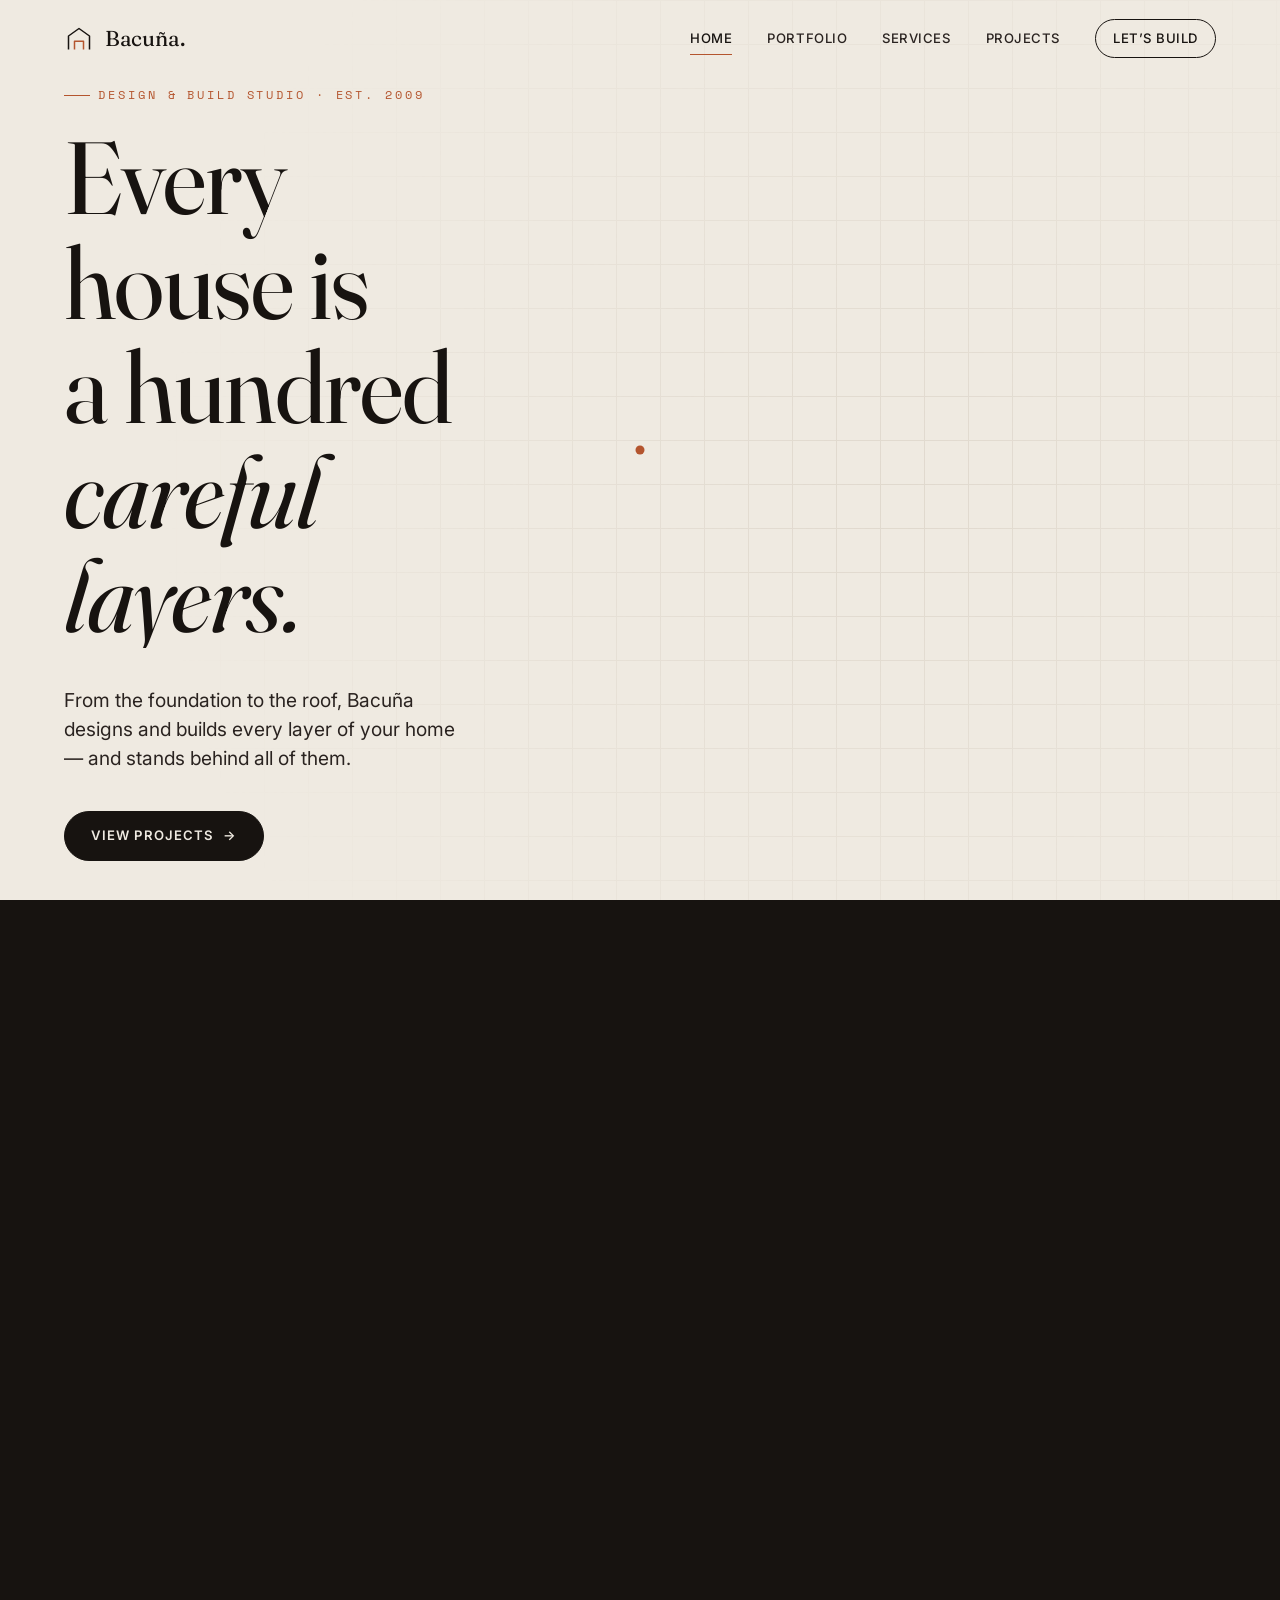
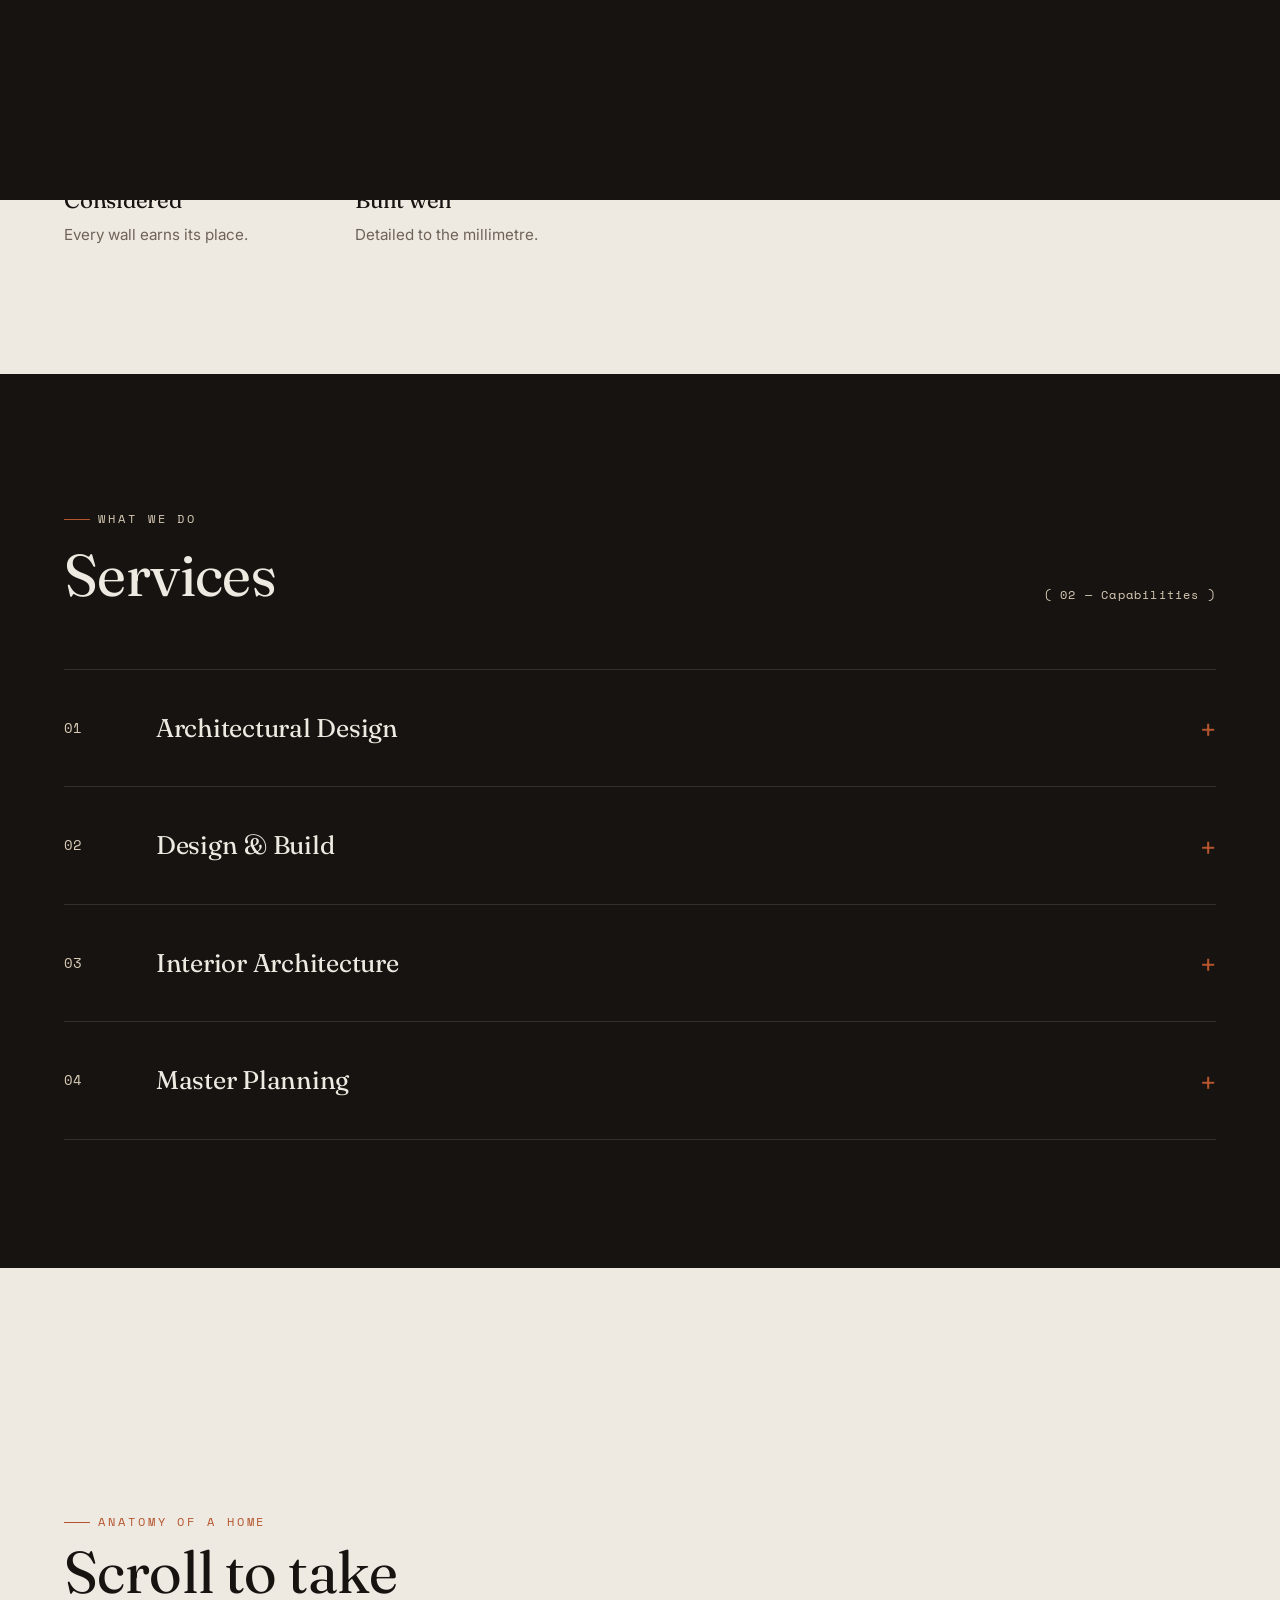
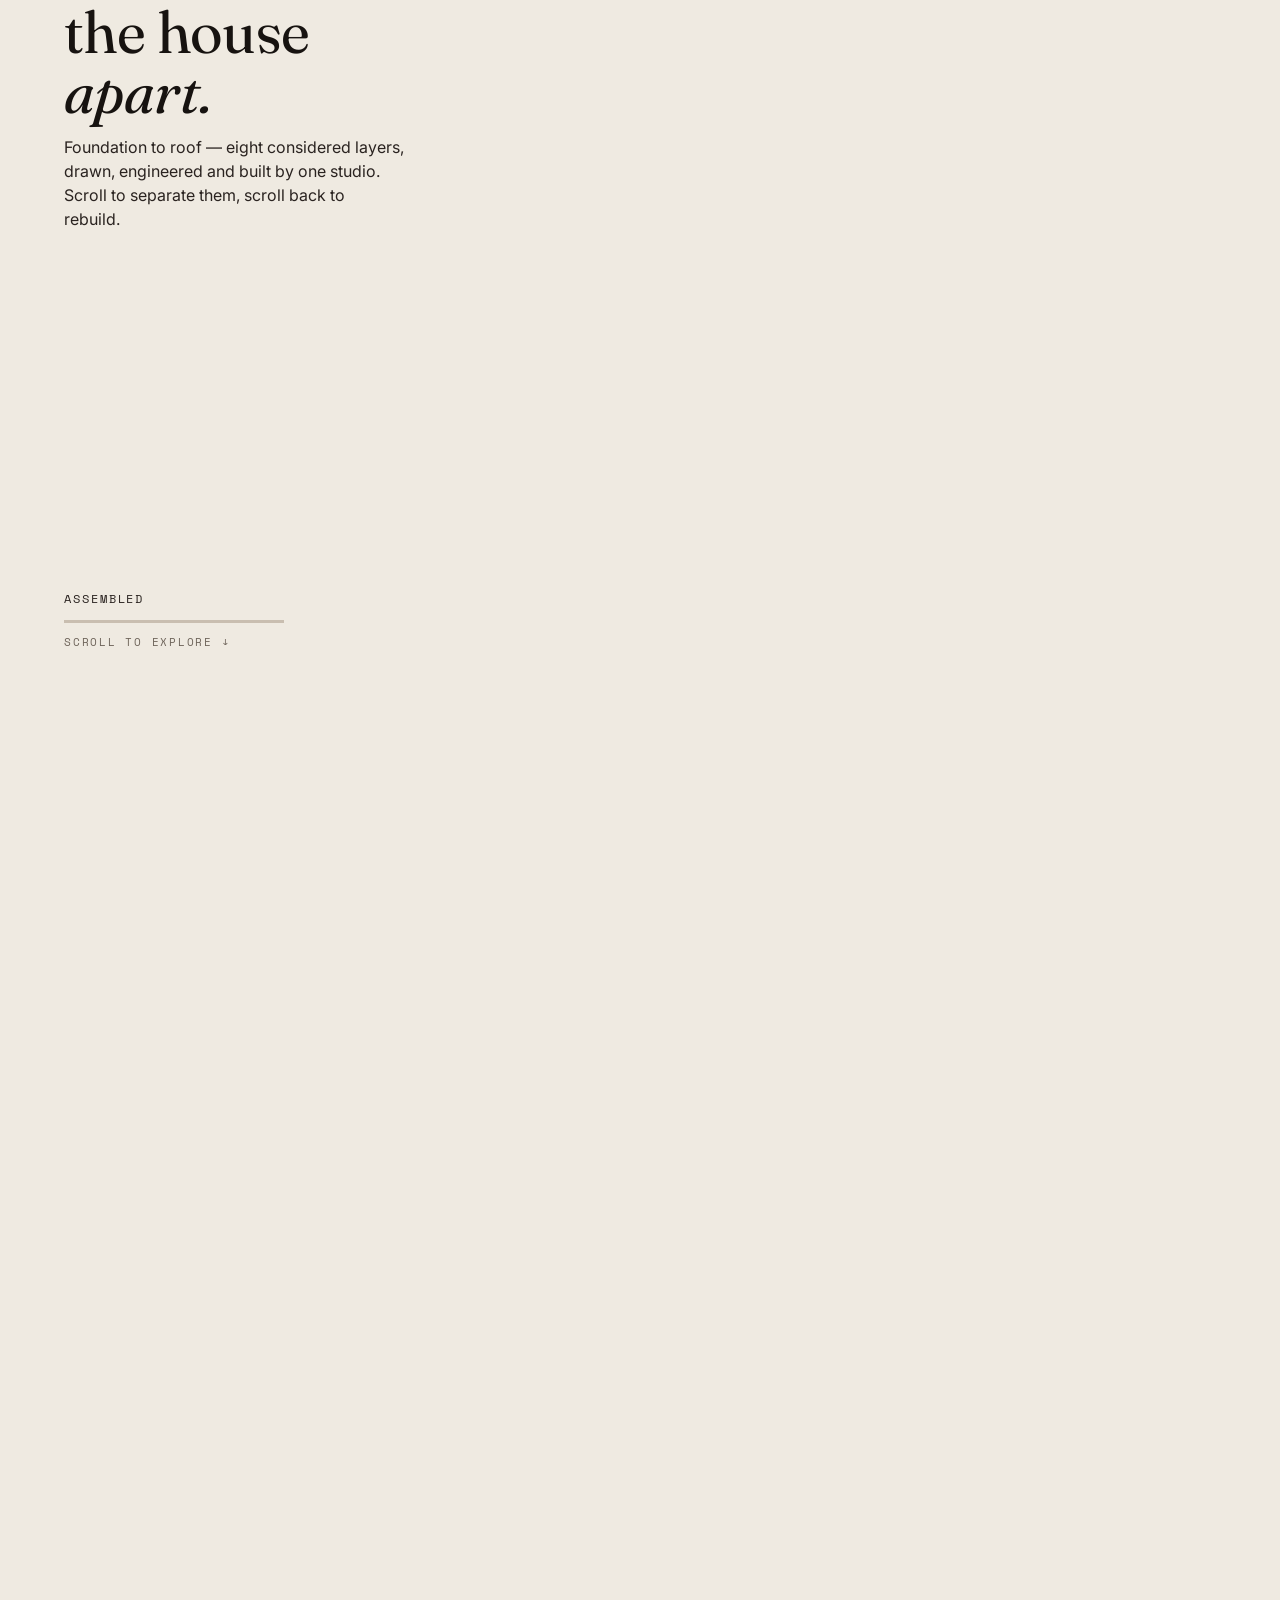
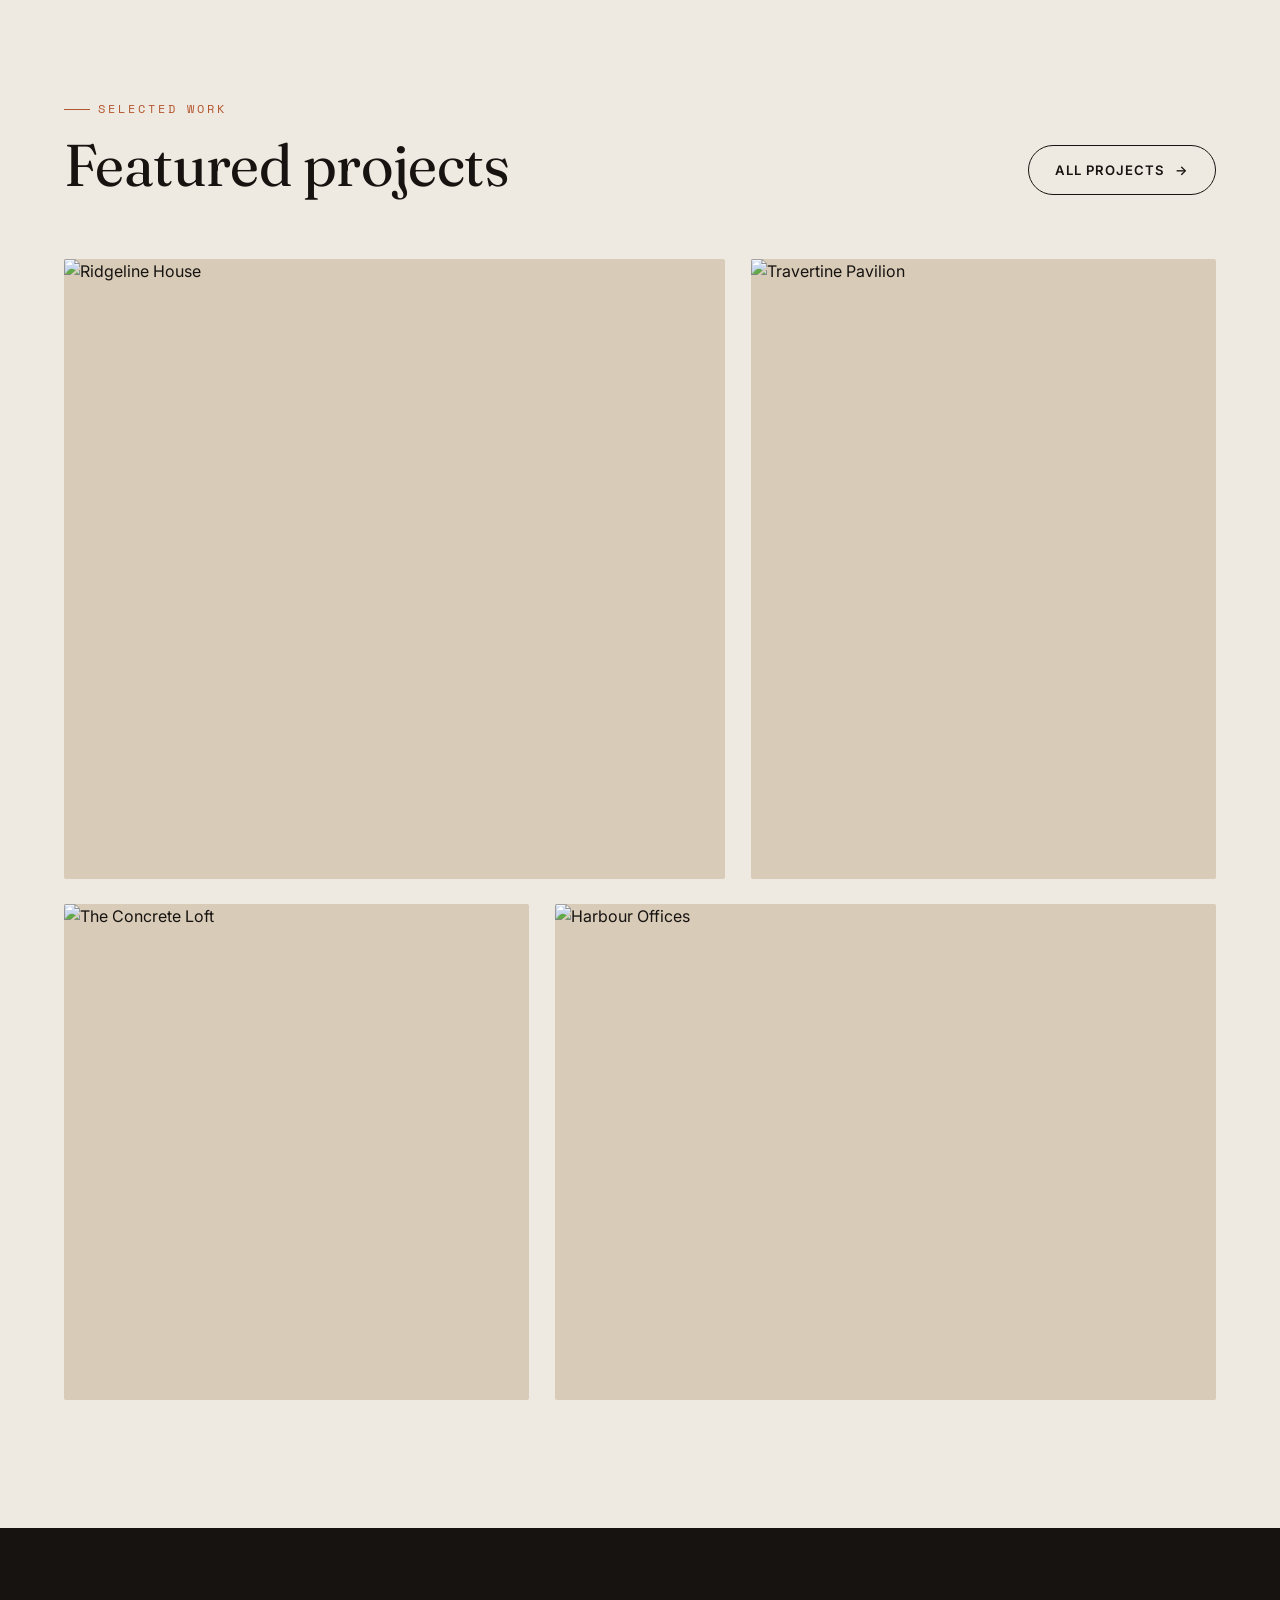
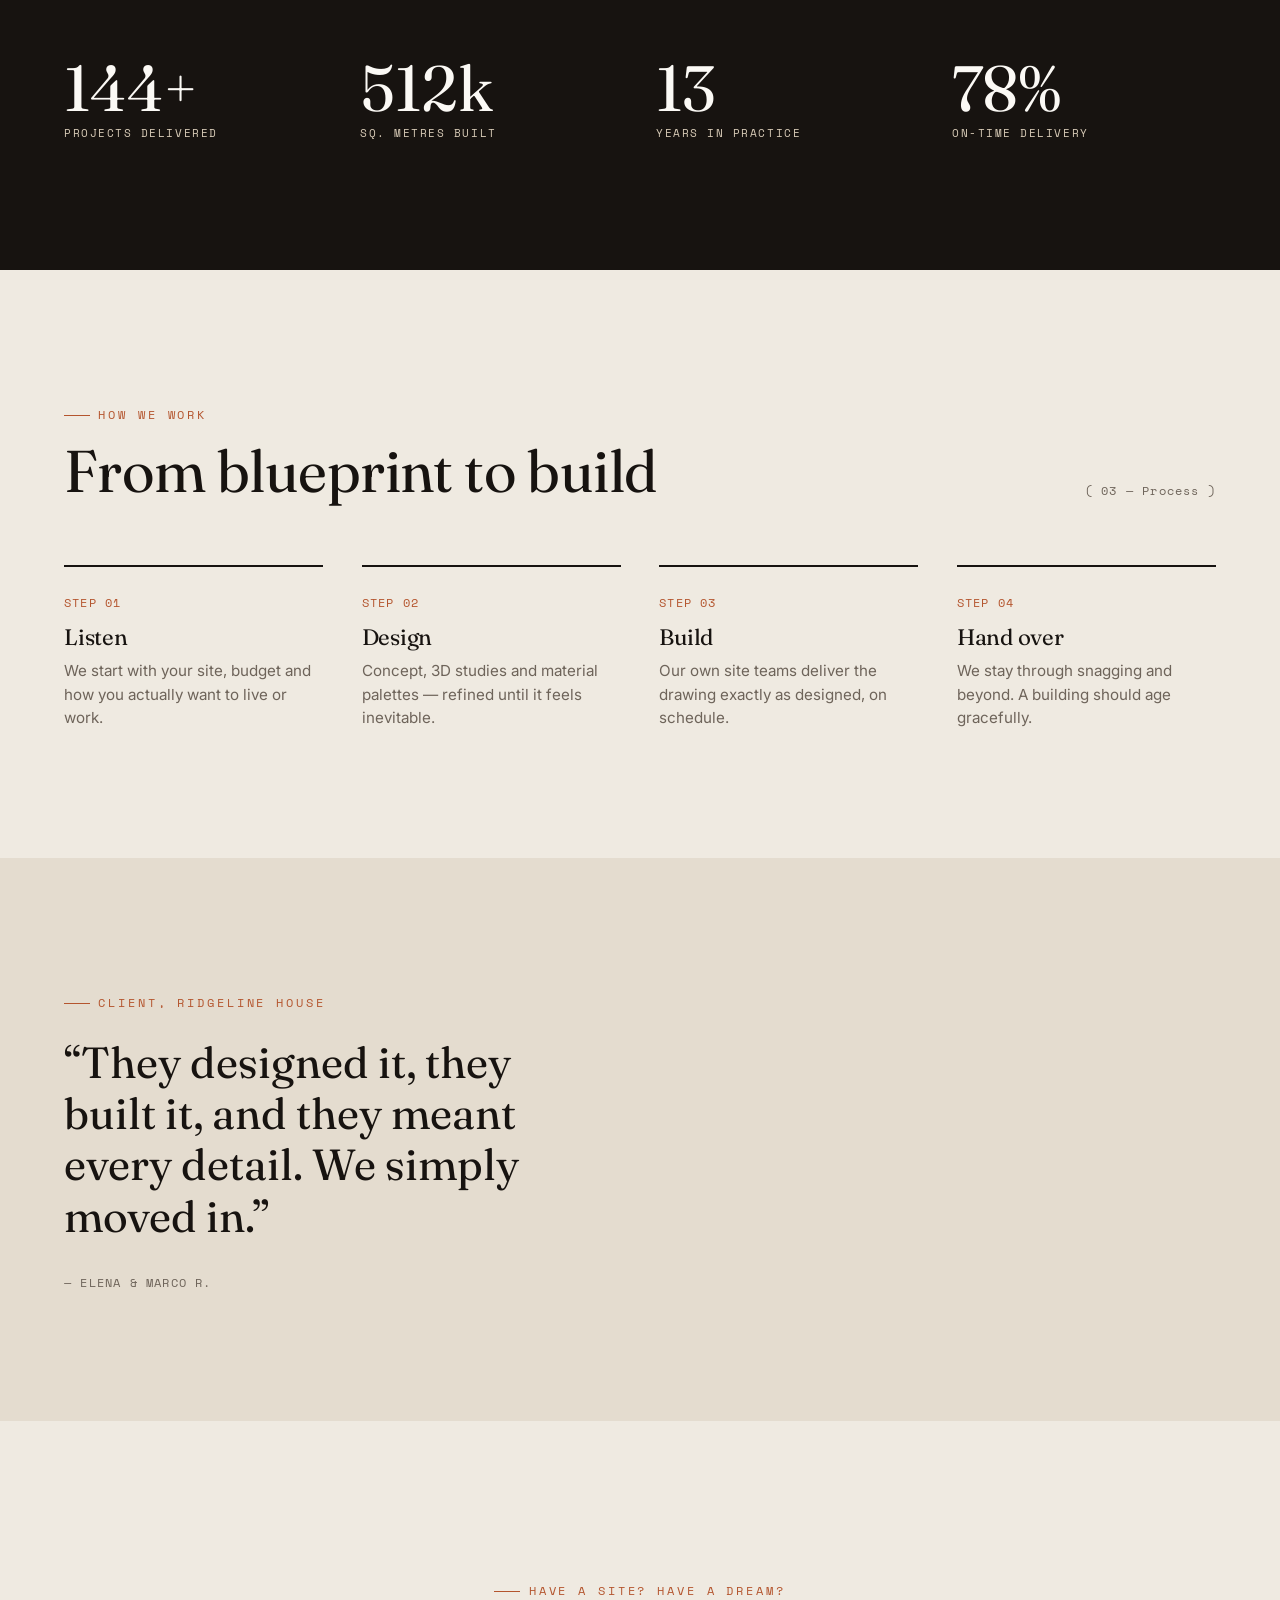
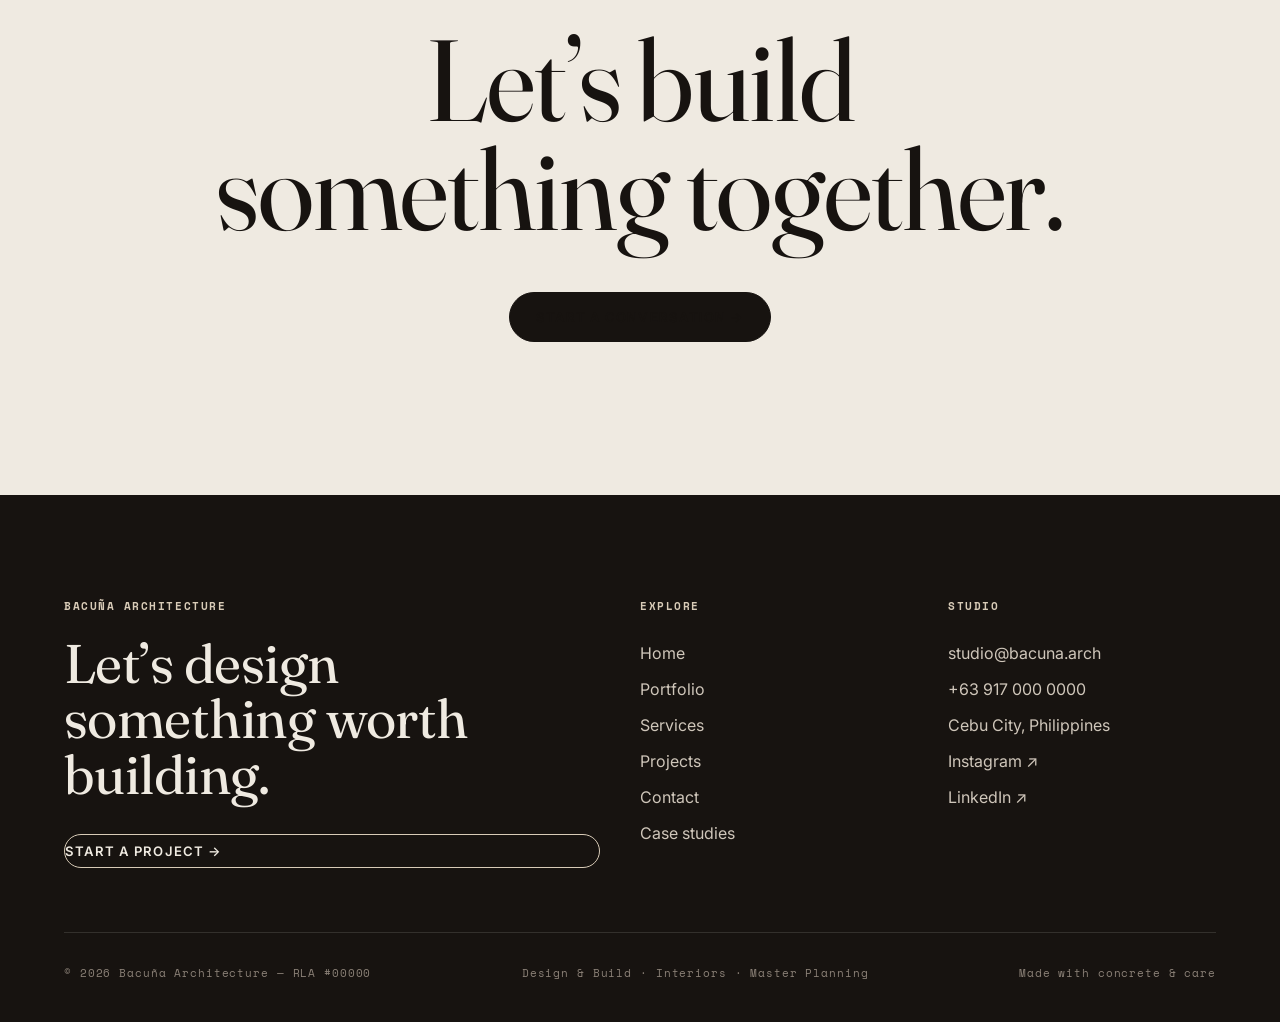
==== index.html @ dffd3992 "Initial commit: Bacuña Architecture static site Landing with hero render + scroll-scrubbed exploded-" ====
<!DOCTYPE html>
<html lang="en">
<head>
<meta charset="UTF-8">
<meta name="viewport" content="width=device-width,initial-scale=1">
<title>Bacuña Architecture — Design & Build Studio</title>
<meta name="description" content="Bacuña Architecture is a design-and-build studio crafting considered homes, workplaces and public spaces.">
<link rel="preconnect" href="https://fonts.googleapis.com">
<link rel="preconnect" href="https://fonts.gstatic.com" crossorigin>
<link href="https://fonts.googleapis.com/css2?family=Fraunces:ital,opsz,wght@0,9..144,300..500;1,9..144,300..500&family=Inter:wght@400;500;600&family=Space+Mono:wght@400;700&display=swap" rel="stylesheet">
<link rel="stylesheet" href="css/style.css?v=6">
</head>
<body>

<!-- ============ HERO ============ -->
<header class="xhero wrap">
  <div class="blueprint"></div>

  <div class="xhero-copy">
    <span class="eyebrow">Design &amp; Build Studio · Est. 2009</span>
    <h1>
      <span class="line"><span>Every house is</span></span>
      <span class="line"><span>a hundred</span></span>
      <span class="line"><span><em class="italic">careful layers.</em></span></span>
    </h1>
    <div class="hero-sub reveal d1">
      <p class="lede">From the foundation to the roof, Bacuña designs and builds every layer of your home — and stands behind all of them.</p>
    </div>
    <div class="hero-sub reveal d2">
      <a href="projects.html" class="btn">View projects <span class="arrow">→</span></a>
      <a href="services.html" class="btn ghost">Our services <span class="arrow">→</span></a>
    </div>
    <div class="hero-stats reveal d3">
      <div class="stat"><div class="num"><span data-count="180" data-suffix="+">0</span></div><div class="lbl">Projects delivered</div></div>
      <div class="stat"><div class="num"><span data-count="17" data-suffix="">0</span></div><div class="lbl">Years of practice</div></div>
      <div class="stat"><div class="num"><span data-count="24" data-suffix="">0</span></div><div class="lbl">Design awards</div></div>
    </div>
  </div>

  <!-- Exploded architectural animation (rendered video) -->
  <div class="xvideo" aria-hidden="true">
    <video class="xvideo-el" autoplay muted loop playsinline preload="auto">
      <source src="assets/exploded.mp4" type="video/mp4">
    </video>
  </div>
</header>

<!-- ============ INTRO / SPLIT ============ -->
<section class="wrap" id="intro">
  <div class="sec-head">
    <div>
      <span class="eyebrow reveal">The studio</span>
      <h2 class="reveal d1" style="margin-top:1rem;max-width:16ch">We turn ground and light into architecture.</h2>
    </div>
    <span class="idx reveal d2">( 01 — Studio )</span>
  </div>
  <div class="split">
    <div class="reveal">
      <p class="lede">Founded by architect <b>Miguel Bacuña</b>, our studio unites design and construction under one roof — so the idea you fall in love with is the building you move into. No lost intent between drawing and delivery.</p>
      <p style="margin-top:1.5rem;color:var(--muted);max-width:50ch">We work at every scale, from private homes to civic landmarks, guided by a belief that good architecture is quiet, generous and made to last generations.</p>
      <div class="steps" style="margin-top:3rem;grid-template-columns:1fr 1fr">
        <div class="step"><span class="no">— Ethos</span><h3>Considered</h3><p>Every wall earns its place.</p></div>
        <div class="step"><span class="no">— Craft</span><h3>Built well</h3><p>Detailed to the millimetre.</p></div>
      </div>
    </div>
    <div class="media reveal d2" style="overflow:hidden">
      <img data-parallax=".08" class="parallax-img" src="https://images.unsplash.com/photo-1600585154340-be6161a56a0c?auto=format&fit=crop&w=1200&q=80" alt="Modern concrete home">
    </div>
  </div>
</section>

<!-- ============ SERVICES ============ -->
<section class="wrap band" style="border-radius:0">
  <div class="sec-head">
    <div>
      <span class="eyebrow reveal" style="color:var(--sand)">What we do</span>
      <h2 class="reveal d1" style="margin-top:1rem;color:var(--paper)">Services</h2>
    </div>
    <span class="idx reveal d2" style="color:var(--sand)">( 02 — Capabilities )</span>
  </div>
  <div class="svc-list" style="border-color:#33302c">
    <a class="svc-row reveal" href="services.html" style="border-color:#33302c">
      <span class="no" style="color:var(--sand)">01</span>
      <div><h3 style="color:var(--paper)">Architectural Design</h3></div>
      <span class="plus">+</span>
    </a>
    <a class="svc-row reveal d1" href="services.html" style="border-color:#33302c">
      <span class="no" style="color:var(--sand)">02</span>
      <div><h3 style="color:var(--paper)">Design &amp; Build</h3></div>
      <span class="plus">+</span>
    </a>
    <a class="svc-row reveal d2" href="services.html" style="border-color:#33302c">
      <span class="no" style="color:var(--sand)">03</span>
      <div><h3 style="color:var(--paper)">Interior Architecture</h3></div>
      <span class="plus">+</span>
    </a>
    <a class="svc-row reveal d3" href="services.html" style="border-color:#33302c">
      <span class="no" style="color:var(--sand)">04</span>
      <div><h3 style="color:var(--paper)">Master Planning</h3></div>
      <span class="plus">+</span>
    </a>
  </div>
</section>

<!-- ============ ANATOMY REEL (scroll-scrubbed render) ============ -->
<section class="reel">
  <div class="reel-track">
    <div class="reel-stage">
      <video class="reel-video" id="reelVideo" muted playsinline preload="auto" aria-hidden="true">
        <source src="assets/rotating-explode.mp4" type="video/mp4">
      </video>
      <div class="reel-copy">
        <span class="eyebrow">Anatomy of a home</span>
        <h2>Scroll to take<br>the house <em class="italic">apart.</em></h2>
        <p class="lede">Foundation to roof — eight considered layers, drawn, engineered and built by one studio. Scroll to separate them, scroll back to rebuild.</p>
      </div>
      <div class="reel-hud">
        <span class="reel-state">Assembled</span>
        <div class="reel-meter"><i></i></div>
        <span class="reel-hint">Scroll to explore ↓</span>
      </div>
    </div>
  </div>
</section>

<!-- ============ FEATURED PROJECTS ============ -->
<section class="wrap">
  <div class="sec-head">
    <div>
      <span class="eyebrow reveal">Selected work</span>
      <h2 class="reveal d1" style="margin-top:1rem">Featured projects</h2>
    </div>
    <a href="projects.html" class="btn ghost reveal d2">All projects <span class="arrow">→</span></a>
  </div>

  <div class="grid-projects">
    <a class="card span7 reveal" href="projects.html">
      <div class="ph"><img src="https://images.unsplash.com/photo-1600607687939-ce8a6c25118c?auto=format&fit=crop&w=1400&q=80" alt="Ridgeline House"></div>
      <span class="yr">2024</span>
      <div class="meta"><div><span class="cat">Residential · Cebu</span><h3>Ridgeline House</h3></div><span>→</span></div>
    </a>
    <a class="card span5 tall reveal d1" href="projects.html">
      <div class="ph"><img src="https://images.unsplash.com/photo-1600566753086-00f18fb6b3ea?auto=format&fit=crop&w=1000&q=80" alt="Travertine Pavilion"></div>
      <span class="yr">2023</span>
      <div class="meta"><div><span class="cat">Hospitality</span><h3>Travertine Pavilion</h3></div><span>→</span></div>
    </a>
    <a class="card span5 reveal" href="projects.html">
      <div class="ph"><img src="https://images.unsplash.com/photo-1512917774080-9991f1c4c750?auto=format&fit=crop&w=1000&q=80" alt="The Concrete Loft"></div>
      <span class="yr">2024</span>
      <div class="meta"><div><span class="cat">Interior</span><h3>The Concrete Loft</h3></div><span>→</span></div>
    </a>
    <a class="card span7 reveal d1" href="projects.html">
      <div class="ph"><img src="https://images.unsplash.com/photo-1487958449943-2429e8be8625?auto=format&fit=crop&w=1400&q=80" alt="Harbour Offices"></div>
      <span class="yr">2022</span>
      <div class="meta"><div><span class="cat">Commercial</span><h3>Harbour Offices</h3></div><span>→</span></div>
    </a>
  </div>
</section>

<!-- ============ STATS BAND ============ -->
<section class="band wrap">
  <div class="stat-grid">
    <div class="stat reveal"><div class="num"><span data-count="180" data-suffix="+">0</span></div><div class="lbl">Projects delivered</div></div>
    <div class="stat reveal d1"><div class="num"><span data-count="640" data-suffix="k">0</span></div><div class="lbl">Sq. metres built</div></div>
    <div class="stat reveal d2"><div class="num"><span data-count="17" data-suffix="">0</span></div><div class="lbl">Years in practice</div></div>
    <div class="stat reveal d3"><div class="num"><span data-count="98" data-suffix="%">0</span></div><div class="lbl">On-time delivery</div></div>
  </div>
</section>

<!-- ============ PROCESS ============ -->
<section class="wrap">
  <div class="sec-head">
    <div>
      <span class="eyebrow reveal">How we work</span>
      <h2 class="reveal d1" style="margin-top:1rem">From blueprint to build</h2>
    </div>
    <span class="idx reveal d2">( 03 — Process )</span>
  </div>
  <div class="steps">
    <div class="step reveal"><span class="no">STEP 01</span><h3>Listen</h3><p>We start with your site, budget and how you actually want to live or work.</p></div>
    <div class="step reveal d1"><span class="no">STEP 02</span><h3>Design</h3><p>Concept, 3D studies and material palettes — refined until it feels inevitable.</p></div>
    <div class="step reveal d2"><span class="no">STEP 03</span><h3>Build</h3><p>Our own site teams deliver the drawing exactly as designed, on schedule.</p></div>
    <div class="step reveal d3"><span class="no">STEP 04</span><h3>Hand over</h3><p>We stay through snagging and beyond. A building should age gracefully.</p></div>
  </div>
</section>

<!-- ============ QUOTE ============ -->
<section class="wrap" style="background:var(--paper-2)">
  <div class="split">
    <div class="reveal">
      <span class="eyebrow">Client, Ridgeline House</span>
      <p class="quote" style="margin-top:1.5rem">“They designed it, they built it, and they meant every detail. We simply moved in.”</p>
      <p class="quote-author">— Elena &amp; Marco R.</p>
    </div>
    <div class="media reveal d1" style="overflow:hidden">
      <img data-parallax=".06" class="parallax-img" src="https://images.unsplash.com/photo-1600047509807-ba8f99d2cdde?auto=format&fit=crop&w=1200&q=80" alt="Interior living space">
    </div>
  </div>
</section>

<!-- ============ CTA ============ -->
<section class="cta-big wrap">
  <span class="eyebrow reveal" style="justify-content:center">Have a site? Have a dream?</span>
  <h2 class="reveal d1" style="margin-top:1.5rem">Let’s <a href="contact.html"><span class="u">build</span></a><br>something together.</h2>
  <div class="reveal d2" style="margin-top:3rem">
    <a href="contact.html" class="btn">Start a conversation <span class="arrow">→</span></a>
  </div>
</section>

<script src="js/main.js?v=6"></script>
</body>
</html>
---- css/style.css ----
/* ============================================================
   BACUÑA ARCHITECTURE — Design System
   ============================================================ */

:root{
  /* Palette — warm concrete / ink / clay */
  --paper:#EFEAE1;
  --paper-2:#E4DCCF;
  --ink:#171310;
  --ink-2:#2A2320;
  --muted:#6E645A;
  --line:#C9BEB0;
  --clay:#B4552E;
  --clay-2:#8F3F20;
  --sand:#D8CBB7;
  --white:#FBF9F5;

  /* Type */
  --display:'Fraunces',Georgia,serif;
  --sans:'Inter',system-ui,sans-serif;
  --mono:'Space Mono','Courier New',monospace;

  /* Motion */
  --ease:cubic-bezier(.22,1,.36,1);
  --ease-2:cubic-bezier(.65,0,.35,1);
  --dur:.9s;

  --nav-h:78px;
  --gutter:clamp(20px,5vw,80px);
}

*{margin:0;padding:0;box-sizing:border-box}
html{scroll-behavior:smooth;-webkit-font-smoothing:antialiased}
body{
  font-family:var(--sans);
  background:var(--paper);
  color:var(--ink);
  line-height:1.55;
  overflow-x:clip;
  font-size:16px;
}
img{max-width:100%;display:block}
a{color:inherit;text-decoration:none}
::selection{background:var(--clay);color:var(--white)}

/* Custom cursor dot */
.cursor{position:fixed;top:0;left:0;width:9px;height:9px;border-radius:50%;
  background:var(--clay);pointer-events:none;z-index:9999;transform:translate(-50%,-50%);
  transition:transform .18s var(--ease),background .2s;mix-blend-mode:normal}
.cursor.big{transform:translate(-50%,-50%) scale(4.2);background:transparent;border:1px solid var(--ink);}
@media (pointer:coarse){.cursor{display:none}}

/* ---------- Type scale ---------- */
.eyebrow{font-family:var(--mono);font-size:12px;letter-spacing:.24em;text-transform:uppercase;
  color:var(--clay);display:inline-flex;align-items:center;gap:.7em}
.eyebrow::before{content:"";width:26px;height:1px;background:var(--clay);display:inline-block}
h1,h2,h3{font-family:var(--display);font-weight:400;line-height:1.02;letter-spacing:-.01em}
h1{font-size:clamp(2.8rem,8vw,7rem)}
h2{font-size:clamp(2rem,4.6vw,4rem)}
h3{font-size:clamp(1.3rem,2vw,1.9rem);line-height:1.1}
p.lede{font-size:clamp(1.05rem,1.5vw,1.35rem);color:var(--ink-2);max-width:52ch;line-height:1.5}
.italic{font-style:italic}

/* ---------- Layout ---------- */
.wrap{padding-inline:var(--gutter)}
section{padding-block:clamp(70px,10vw,150px)}
.divider{height:1px;background:var(--line);border:0}

/* ---------- Nav ---------- */
.nav{position:fixed;top:0;left:0;right:0;height:var(--nav-h);z-index:900;
  display:flex;align-items:center;justify-content:space-between;
  padding-inline:var(--gutter);transition:background .4s var(--ease),backdrop-filter .4s,border-color .4s;
  border-bottom:1px solid transparent}
.nav.scrolled{background:rgba(239,234,225,.82);backdrop-filter:blur(14px);border-color:var(--line)}
.brand{font-family:var(--display);font-size:1.35rem;letter-spacing:-.01em;display:flex;align-items:center;gap:.5em}
.brand b{font-weight:500}
.brand .n{width:30px;height:30px}
.nav-links{display:flex;gap:2.2rem;align-items:center;font-size:.82rem;letter-spacing:.04em;text-transform:uppercase;font-weight:500}
.nav-links a{position:relative;padding:4px 0;color:var(--ink-2);transition:color .3s}
.nav-links a::after{content:"";position:absolute;left:0;bottom:-2px;height:1px;width:0;background:var(--clay);transition:width .35s var(--ease)}
.nav-links a:hover,.nav-links a.active{color:var(--ink)}
.nav-links a:hover::after,.nav-links a.active::after{width:100%}
.nav-cta{border:1px solid var(--ink);border-radius:40px;padding:.6em 1.3em!important;color:var(--ink)!important}
.nav-cta::after{display:none}
.nav-cta:hover{background:var(--ink);color:var(--paper)!important}
.burger{display:none;flex-direction:column;gap:5px;cursor:pointer;background:none;border:0}
.burger span{width:26px;height:2px;background:var(--ink);transition:.3s}

/* ---------- Buttons ---------- */
.btn{display:inline-flex;align-items:center;gap:.7em;font-size:.82rem;letter-spacing:.08em;
  text-transform:uppercase;font-weight:600;padding:1.05em 2em;border-radius:44px;
  background:var(--ink);color:var(--paper);transition:.4s var(--ease);border:1px solid var(--ink)}
.btn:hover{background:var(--clay);border-color:var(--clay);transform:translateY(-2px)}
.btn.ghost{background:transparent;color:var(--ink)}
.btn.ghost:hover{background:var(--ink);color:var(--paper)}
.btn .arrow{transition:transform .4s var(--ease)}
.btn:hover .arrow{transform:translateX(5px)}

/* ---------- HERO ---------- */
.hero{min-height:100svh;position:relative;display:grid;
  grid-template-columns:1.15fr .85fr;align-items:center;gap:2rem;
  padding-top:var(--nav-h)}
.hero-copy{position:relative;z-index:3}
.hero h1{margin:.2em 0 .35em}
.hero h1 .line{display:block;overflow:hidden}
.hero h1 .line span{display:block;transform:translateY(110%);transition:transform 1s var(--ease)}
.loaded .hero h1 .line span{transform:translateY(0)}
.hero h1 .line:nth-child(2) span{transition-delay:.12s}
.hero h1 .line:nth-child(3) span{transition-delay:.24s}
.hero-sub{display:flex;gap:2.5rem;flex-wrap:wrap;margin-top:2.4rem;align-items:center}
.hero-stats{display:flex;gap:2.4rem;margin-top:3rem;padding-top:2rem;border-top:1px solid var(--line)}
.stat .num{font-family:var(--display);font-size:2.6rem;line-height:1}
.stat .lbl{font-family:var(--mono);font-size:11px;letter-spacing:.14em;text-transform:uppercase;color:var(--muted);margin-top:.4em}

/* Construction scene container */
.scene{position:relative;height:min(78vh,680px);align-self:stretch;display:flex;align-items:center;justify-content:center}
.scene svg{width:100%;height:100%;overflow:visible}
.scene-tag{position:absolute;font-family:var(--mono);font-size:11px;letter-spacing:.12em;text-transform:uppercase;
  color:var(--muted);display:flex;align-items:center;gap:.5em;opacity:0;animation:tagIn .6s var(--ease) forwards}
.scene-tag::before{content:"";width:6px;height:6px;border-radius:50%;background:var(--clay)}
.scene-tag.t1{top:8%;left:2%;animation-delay:2.6s}
.scene-tag.t2{top:40%;right:0%;animation-delay:3.1s}
.scene-tag.t3{bottom:14%;left:6%;animation-delay:3.6s}
@keyframes tagIn{to{opacity:1}}

/* Blueprint grid backdrop */
.blueprint{position:absolute;inset:0;z-index:0;opacity:.5;
  background-image:linear-gradient(var(--line) 1px,transparent 1px),linear-gradient(90deg,var(--line) 1px,transparent 1px);
  background-size:44px 44px;
  -webkit-mask-image:radial-gradient(circle at 70% 45%,#000 0%,transparent 68%);
  mask-image:radial-gradient(circle at 70% 45%,#000 0%,transparent 68%)}

/* SVG draw animation */
.draw{stroke:var(--ink);stroke-width:2;fill:none;stroke-linecap:round;stroke-linejoin:round;
  stroke-dasharray:var(--len);stroke-dashoffset:var(--len);
  animation:draw 1.4s var(--ease) forwards}
.fillfade{opacity:0;animation:fillfade .8s var(--ease) forwards}
.riseUp{transform:translateY(40px);opacity:0;animation:riseUp 1s var(--ease) forwards}
@keyframes draw{to{stroke-dashoffset:0}}
@keyframes fillfade{to{opacity:1}}
@keyframes riseUp{to{transform:translateY(0);opacity:1}}
.crane-arm{transform-box:fill-box;transform-origin:left center;animation:sway 5s ease-in-out infinite;animation-delay:4s}
@keyframes sway{0%,100%{transform:rotate(0)}50%{transform:rotate(-2.5deg)}}
.hook{animation:bob 4s ease-in-out infinite;animation-delay:4.2s}
@keyframes bob{0%,100%{transform:translateY(0)}50%{transform:translateY(10px)}}

/* ---------- EXPLODED AXONOMETRIC HERO ---------- */
.xhero{position:relative;min-height:100svh;display:grid;grid-template-columns:.72fr 1.28fr;
  gap:1.5rem;align-items:center;padding-top:var(--nav-h);overflow:hidden}
.xhero .blueprint{opacity:.4}
.xhero-copy{position:relative;z-index:3}
.xhero-copy h1{margin:.2em 0 .35em}
.xhero-copy h1 .line{display:block;overflow:hidden}
.xhero-copy h1 .line span{display:block;transform:translateY(110%);transition:transform 1s var(--ease)}
.loaded .xhero-copy h1 .line span{transform:translateY(0)}
.xhero-copy h1 .line:nth-child(2) span{transition-delay:.12s}
.xhero-copy h1 .line:nth-child(3) span{transition-delay:.24s}
.xvideo{position:relative;z-index:2;width:100%;height:min(94vh,940px);display:flex;align-items:center;
  justify-content:flex-end;margin-right:calc(-1 * var(--gutter))}
.xvideo-el{width:100%;height:100%;object-fit:contain;object-position:center right}
@media (max-width:1024px){.xvideo{height:58vh;order:-1;margin-right:0;justify-content:center}
  .xvideo-el{object-position:center}}
.exploded{position:relative;z-index:2;height:min(88vh,780px);width:100%}
.exploded svg{width:100%;height:100%;overflow:visible}
.deck-layer{transition:transform 1.15s var(--ease);will-change:transform}
.exploded.on .deck-layer{transform:translateY(var(--dy))}
.annot{opacity:0;transition:opacity .7s ease .55s}
.exploded.on .annot{opacity:1}
.exploded-cue{position:absolute;left:0;bottom:2%;font-family:var(--mono);font-size:11px;letter-spacing:.16em;
  text-transform:uppercase;color:var(--muted);display:flex;align-items:center;gap:.6em}
.exploded-cue::before{content:"";width:22px;height:1px;background:var(--clay)}
@media (max-width:1024px){
  .xhero{grid-template-columns:1fr;gap:0}
  .exploded{height:62vh;order:-1;margin-top:1rem}
}
@media (max-width:600px){
  .exploded{height:52vh}
}

/* ---------- SCROLL-SCRUBBED RENDER REEL ---------- */
.reel{position:relative;background:var(--paper)}
.reel-track{position:relative;height:360vh}          /* scroll length drives playback */
.reel-stage{position:sticky;top:0;height:100vh;overflow:hidden;background:var(--paper);
  display:flex;align-items:center;justify-content:center}
.reel-video{width:100%;height:100%;object-fit:contain;object-position:center;background:var(--paper)}
.reel-copy{position:absolute;top:calc(var(--nav-h) + 3.5vh);left:var(--gutter);max-width:34ch;z-index:3;pointer-events:none}
.reel-copy h2{margin:.6rem 0 .8rem}
.reel-copy .lede{font-size:1rem}
.reel-hud{position:absolute;left:var(--gutter);bottom:5vh;z-index:3;display:flex;flex-direction:column;gap:.7rem}
.reel-state{font-family:var(--mono);font-size:12px;letter-spacing:.16em;text-transform:uppercase;color:var(--ink-2)}
.reel-meter{width:220px;max-width:60vw;height:3px;background:var(--line);position:relative;overflow:hidden}
.reel-meter i{position:absolute;left:0;top:0;bottom:0;width:0;background:var(--clay)}
.reel-hint{font-family:var(--mono);font-size:11px;letter-spacing:.16em;text-transform:uppercase;color:var(--muted)}
@media (max-width:760px){
  .reel-track{height:300vh}
  .reel-copy{max-width:none;right:var(--gutter)}
  .reel-copy h2{font-size:clamp(1.8rem,7vw,2.4rem)}
}

/* ---------- SCROLL-SCRUB EXPLODED HOUSE (anatomy) ---------- */
.anatomy{position:relative}
.anatomy-track{position:relative;height:300vh}
.anatomy-stage{position:sticky;top:0;height:100vh;display:grid;grid-template-columns:.82fr 1.18fr;
  gap:2rem;align-items:center;overflow:hidden;padding-inline:var(--gutter)}
.anatomy-copy{position:relative;z-index:3}
.anatomy-copy h2{margin:.7rem 0 1rem;max-width:14ch}
.anatomy-hint{font-family:var(--mono);font-size:12px;letter-spacing:.14em;text-transform:uppercase;
  color:var(--clay);display:flex;align-items:center;gap:.6em;margin-top:2rem}
.anatomy-hint .dn{display:inline-block;animation:bobY 1.6s ease-in-out infinite}
.anatomy-meter{margin-top:1.4rem;width:210px;max-width:60%;height:3px;background:var(--line);position:relative;overflow:hidden}
.anatomy-meter .am-fill{position:absolute;left:0;top:0;height:100%;width:0;background:var(--clay)}
.anatomy-state{display:block;margin-top:.7rem;font-family:var(--mono);font-size:11px;letter-spacing:.16em;
  text-transform:uppercase;color:var(--muted)}
.exploded-scroll{position:relative;z-index:2;height:92vh;width:100%}
.exploded-scroll svg{width:100%;height:100%;overflow:visible}
.exploded-scroll .deck-layer{transition:none!important;will-change:transform}
.exploded-scroll .annot{opacity:0}
@media (max-width:900px){
  .anatomy-track{height:260vh}
  .anatomy-stage{grid-template-columns:1fr;gap:0;align-content:center}
  .anatomy-copy{position:absolute;top:calc(var(--nav-h) + 10px);left:var(--gutter);right:var(--gutter);z-index:4}
  .anatomy-copy h2{font-size:clamp(1.8rem,7vw,2.4rem)}
  .exploded-scroll{height:74vh;margin-top:12vh}
}

/* ---------- CINEMATIC HERO (photo sequence) ---------- */
.cine-hero{position:relative;height:100svh;min-height:640px;overflow:hidden;background:#0d0b0a;
  color:var(--paper);display:flex;align-items:flex-end}
.cine-stack{position:absolute;inset:0;z-index:0}
.cine-slide{position:absolute;inset:0;background-size:cover;background-position:center;
  opacity:0;transform:scale(1.06);filter:saturate(.9) contrast(1.04);
  transition:opacity 1.7s ease, transform 7s ease;will-change:opacity,transform}
.cine-slide.active{opacity:1;transform:scale(1.17)}
.cine-slide:nth-child(2n).active{transform:scale(1.17) translate(-1.6%,0.6%)}
.cine-slide:nth-child(3n).active{transform:scale(1.17) translate(1.4%,-0.8%)}
.cine-scrim{position:absolute;inset:0;z-index:1;pointer-events:none;
  background:linear-gradient(to top,rgba(13,11,10,.94) 0%,rgba(13,11,10,.5) 34%,rgba(13,11,10,.12) 62%,rgba(13,11,10,.55) 100%)}
.cine-scrim::after{content:"";position:absolute;inset:0;
  background:radial-gradient(130% 90% at 18% 92%,transparent 42%,rgba(13,11,10,.55))}
.cine-grain{position:absolute;inset:0;z-index:2;pointer-events:none;opacity:.10;mix-blend-mode:overlay;
  background-image:url("data:image/svg+xml;utf8,<svg xmlns='http://www.w3.org/2000/svg' width='120' height='120'><filter id='n'><feTurbulence type='fractalNoise' baseFrequency='0.85' numOctaves='2' stitchTiles='stitch'/></filter><rect width='100%25' height='100%25' filter='url(%23n)'/></svg>");
  background-size:150px;animation:grain .55s steps(3) infinite}
@keyframes grain{0%{transform:translate(0,0)}33%{transform:translate(-5px,3px)}66%{transform:translate(4px,-3px)}}
.cine-bar{position:absolute;left:0;right:0;height:clamp(22px,5vh,58px);background:#0a0908;z-index:4}
.cine-bar.top{top:0;transform:translateY(-100%);animation:barIn 1.3s var(--ease) .15s forwards}
.cine-bar.bottom{bottom:0;transform:translateY(100%);animation:barIn 1.3s var(--ease) .15s forwards}
@keyframes barIn{to{transform:translateY(0)}}
.cine-copy{position:relative;z-index:5;max-width:1040px;padding-bottom:clamp(74px,13vh,150px)}
.cine-copy .eyebrow{color:var(--sand)}
.cine-copy h1{margin:.25em 0 .3em;text-shadow:0 2px 40px rgba(0,0,0,.35)}
.cine-copy h1 .line{display:block;overflow:hidden}
.cine-copy h1 .line span{display:block;transform:translateY(110%);transition:transform 1.05s var(--ease)}
.loaded .cine-copy h1 .line span{transform:translateY(0)}
.cine-copy h1 .line:nth-child(2) span{transition-delay:.12s}
.cine-copy h1 .line:nth-child(3) span{transition-delay:.24s}
.cine-copy .lede{color:#ece4d7;max-width:46ch}
.cine-copy .hero-sub{display:flex;gap:2.5rem;flex-wrap:wrap;margin-top:2rem;align-items:center}
.cine-copy .btn{background:var(--clay);border-color:var(--clay)}
.cine-copy .btn:hover{background:var(--paper);border-color:var(--paper);color:var(--ink)}
.cine-copy .btn.ghost{background:transparent;color:var(--paper);border-color:rgba(255,255,255,.55)}
.cine-copy .btn.ghost:hover{background:var(--paper);color:var(--ink);border-color:var(--paper)}
.cine-copy .hero-stats{display:flex;gap:2.6rem;margin-top:2.6rem;padding-top:1.8rem;border-top:1px solid rgba(255,255,255,.22)}
.cine-copy .stat .num{color:var(--paper)}
.cine-copy .stat .lbl{color:var(--sand)}
.cine-hud{position:absolute;right:var(--gutter);bottom:calc(clamp(22px,5vh,58px) + 26px);z-index:5;
  display:flex;flex-direction:column;align-items:flex-end;gap:.5rem;text-align:right}
.cine-frame{font-family:var(--mono);font-size:12px;letter-spacing:.22em;color:var(--sand)}
.cine-label{font-family:var(--display);font-size:1.4rem;line-height:1}
.cine-progress{width:130px;height:2px;background:rgba(255,255,255,.25);overflow:hidden}
.cine-progress i{display:block;height:100%;width:0;background:var(--clay)}
.scroll-cue{position:absolute;left:var(--gutter);bottom:calc(clamp(22px,5vh,58px) + 22px);z-index:5;
  font-family:var(--mono);font-size:11px;letter-spacing:.2em;text-transform:uppercase;color:var(--sand);
  display:flex;gap:.6em;align-items:center}
.scroll-cue span{display:inline-block;animation:bobY 1.6s ease-in-out infinite}
@keyframes bobY{0%,100%{transform:translateY(0)}50%{transform:translateY(4px)}}
@media (max-width:760px){
  .cine-hud{display:none}
  .cine-copy .hero-stats{gap:1.4rem}
  .cine-copy .stat .num{font-size:1.8rem}
}

/* Nav appearance while over the dark cinematic hero */
body.cine .nav:not(.scrolled) .brand,
body.cine .nav:not(.scrolled) .nav-links a{color:var(--paper)}
body.cine .nav:not(.scrolled) .nav-links a.active{color:var(--sand)}
body.cine .nav:not(.scrolled) .nav-cta{border-color:rgba(255,255,255,.6);color:var(--paper)!important}
body.cine .nav:not(.scrolled) .nav-cta:hover{background:var(--paper);color:var(--ink)!important;border-color:var(--paper)}
body.cine .nav:not(.scrolled) .burger span{background:var(--paper)}

/* ---------- Iso construction scene ---------- */
.iso-house{width:100%;height:100%;display:flex;align-items:center;justify-content:center}
.iso-house svg{width:100%;height:100%;overflow:visible}
.build-readout{position:absolute;left:2%;bottom:5%;display:flex;align-items:center;gap:.7em;
  font-family:var(--mono);font-size:12px;letter-spacing:.14em;text-transform:uppercase;color:var(--ink-2);
  background:rgba(239,234,225,.6);backdrop-filter:blur(6px);padding:.5em .9em;border:1px solid var(--line);border-radius:40px}
.dotpulse{width:8px;height:8px;border-radius:50%;background:var(--clay);animation:pulse 1.4s ease-in-out infinite;flex:none}
@keyframes pulse{0%,100%{transform:scale(1);opacity:1}50%{transform:scale(1.7);opacity:.35}}

/* ---------- Rotating 3D house (CSS 3D) ---------- */
.house3d-wrap{position:relative;display:flex;flex-direction:column;align-items:center;justify-content:center;
  padding-block:clamp(30px,6vw,70px);margin-bottom:clamp(1.5rem,4vw,3rem)}
.house3d-wrap .ground{position:absolute;top:52%;width:250px;height:70px;
  background:radial-gradient(ellipse at center,rgba(23,19,16,.20),transparent 70%);filter:blur(3px)}
.scene3d{perspective:1500px;width:100%;max-width:460px;height:340px;display:flex;align-items:center;justify-content:center}
.rotor{position:relative;width:210px;height:150px;transform-style:preserve-3d;transform:rotateX(-17deg)}
.house3d{position:absolute;inset:0;transform-style:preserve-3d;animation:spinHouse 26s linear infinite}
.scene3d:hover .house3d{animation-play-state:paused}
@keyframes spinHouse{to{transform:rotateY(360deg)}}
.hf{position:absolute;box-sizing:border-box;border:1.5px solid var(--ink)}
.hf.front,.hf.back{width:210px;height:150px}
.hf.front{transform:translateZ(85px)}
.hf.back{transform:rotateY(180deg) translateZ(85px)}
.hf.right,.hf.left{width:170px;height:150px;left:50%;margin-left:-85px}
.hf.right{transform:rotateY(90deg) translateZ(105px)}
.hf.left{transform:rotateY(-90deg) translateZ(105px)}
.hf.roof,.hf.floor{width:210px;height:170px;top:50%;margin-top:-85px}
.hf.roof{transform:rotateX(90deg) translateZ(75px);
  background:linear-gradient(135deg,#E7DFD1,#CBBDA6);border-color:var(--ink)}
.hf.floor{transform:rotateX(90deg) translateZ(-75px);background:#3a322c;border-color:var(--ink)}
.hf.slab{width:252px;height:212px;left:50%;top:50%;margin-left:-126px;margin-top:-106px;border:none;
  background:var(--ink);transform:rotateX(90deg) translateZ(80px);box-shadow:0 0 0 1px var(--ink)}
/* glazed walls */
.hf.wall{background:linear-gradient(135deg,rgba(239,234,225,.55),rgba(200,187,167,.4))}
.hf.wall::before{content:"";position:absolute;inset:13px;border:1px solid rgba(28,23,18,.55);
  background:
    repeating-linear-gradient(90deg,transparent 0 44px,rgba(28,23,18,.32) 44px 45px),
    repeating-linear-gradient(0deg,transparent 0 38px,rgba(28,23,18,.32) 38px 39px)}
.hf.wall::after{content:"";position:absolute;left:13px;right:13px;bottom:13px;height:6px;background:var(--clay);opacity:.85}
.house3d-cap{margin-top:1.4rem;font-family:var(--mono);font-size:11px;letter-spacing:.14em;text-transform:uppercase;color:var(--muted)}
@media (prefers-reduced-motion:reduce){.house3d{animation:none;transform:rotateY(-32deg)}}
@media (max-width:760px){.scene3d{max-width:320px;height:280px} .rotor{transform:rotateX(-17deg) scale(.82)}}

/* ---------- Marquee ---------- */
.marquee{border-block:1px solid var(--line);overflow:hidden;padding-block:1.3rem;background:var(--ink);color:var(--paper)}
.marquee-track{display:flex;gap:3rem;white-space:nowrap;width:max-content;animation:scrollX 34s linear infinite}
.marquee:hover .marquee-track{animation-play-state:paused}
.marquee span{font-family:var(--display);font-size:clamp(1.4rem,3vw,2.4rem);display:inline-flex;align-items:center;gap:3rem}
.marquee .dot{width:9px;height:9px;border-radius:50%;background:var(--clay)}
@keyframes scrollX{to{transform:translateX(-50%)}}

/* ---------- Reveal ---------- */
.reveal{opacity:0;transform:translateY(38px);transition:opacity 1s var(--ease),transform 1s var(--ease)}
.reveal.in{opacity:1;transform:none}
.reveal.d1{transition-delay:.1s}.reveal.d2{transition-delay:.2s}.reveal.d3{transition-delay:.3s}.reveal.d4{transition-delay:.4s}

/* ---------- Section head ---------- */
.sec-head{display:flex;justify-content:space-between;align-items:flex-end;gap:2rem;flex-wrap:wrap;margin-bottom:clamp(2.5rem,5vw,4.5rem)}
.sec-head .idx{font-family:var(--mono);font-size:12px;color:var(--muted);letter-spacing:.1em}

/* ---------- Services ---------- */
.svc-list{border-top:1px solid var(--line)}
.svc-row{display:grid;grid-template-columns:60px 1fr auto;gap:2rem;align-items:center;
  padding:clamp(1.6rem,3vw,2.6rem) 0;border-bottom:1px solid var(--line);position:relative;
  cursor:pointer;transition:padding-left .5s var(--ease)}
.svc-row .no{font-family:var(--mono);font-size:.85rem;color:var(--muted)}
.svc-row h3{transition:color .4s;line-height:1.05}
.svc-row .svc-desc{max-width:44ch;color:var(--muted);font-size:.95rem}
.svc-row .plus{font-size:1.6rem;color:var(--clay);transition:transform .5s var(--ease)}
.svc-row::before{content:"";position:absolute;inset:0;background:var(--ink);transform:scaleY(0);transform-origin:bottom;
  transition:transform .5s var(--ease);z-index:-1}
.svc-row:hover{padding-left:24px;color:var(--paper)}
.svc-row:hover::before{transform:scaleY(1)}
.svc-row:hover h3{color:var(--paper)}
.svc-row:hover .svc-desc,.svc-row:hover .no{color:var(--sand)}
.svc-row:hover .plus{transform:rotate(90deg);color:var(--clay)}

/* ---------- Projects grid ---------- */
.grid-projects{display:grid;grid-template-columns:repeat(12,1fr);gap:clamp(14px,2vw,26px)}
.card{position:relative;overflow:hidden;background:var(--sand);border-radius:2px}
.card.span7{grid-column:span 7}.card.span5{grid-column:span 5}
.card.span6{grid-column:span 6}.card.span4{grid-column:span 4}
.card.span8{grid-column:span 8}.card.span12{grid-column:span 12}
.card .ph{aspect-ratio:4/3;overflow:hidden}
.card.tall .ph{aspect-ratio:3/4}
.card.wide .ph{aspect-ratio:16/10}
.card img{width:100%;height:100%;object-fit:cover;transition:transform 1.1s var(--ease),filter .6s;filter:grayscale(.18)}
.card:hover img{transform:scale(1.06);filter:grayscale(0)}
.card .meta{position:absolute;left:0;right:0;bottom:0;padding:1.6rem;display:flex;justify-content:space-between;align-items:flex-end;
  background:linear-gradient(to top,rgba(20,17,16,.78),transparent);color:var(--paper);
  transform:translateY(8px);opacity:0;transition:.5s var(--ease)}
.card:hover .meta{transform:none;opacity:1}
.card .meta h3{font-size:1.4rem}
.card .meta .cat{font-family:var(--mono);font-size:11px;letter-spacing:.14em;text-transform:uppercase;color:var(--sand)}
.card .yr{position:absolute;top:1.2rem;right:1.4rem;font-family:var(--mono);font-size:11px;letter-spacing:.1em;
  color:var(--paper);background:rgba(20,17,16,.4);backdrop-filter:blur(6px);padding:.3em .8em;border-radius:30px;
  opacity:0;transition:.5s var(--ease)}
.card:hover .yr{opacity:1}

/* Filter chips */
.filters{display:flex;gap:.6rem;flex-wrap:wrap;margin-bottom:2.5rem}
.chip{font-family:var(--mono);font-size:12px;letter-spacing:.08em;text-transform:uppercase;
  padding:.6em 1.2em;border:1px solid var(--line);border-radius:40px;cursor:pointer;transition:.3s;color:var(--muted)}
.chip:hover{border-color:var(--ink);color:var(--ink)}
.chip.active{background:var(--ink);color:var(--paper);border-color:var(--ink)}
.card.hide{display:none}

/* ---------- Split feature ---------- */
.split{display:grid;grid-template-columns:1fr 1fr;gap:clamp(2rem,5vw,5rem);align-items:center}
.split .media{overflow:hidden;border-radius:2px}
.split .media img{filter:grayscale(.15);transition:transform 1.2s var(--ease)}
.split:hover .media img{transform:scale(1.05)}
.parallax-img{will-change:transform}

/* ---------- Stats band ---------- */
.band{background:var(--ink);color:var(--paper)}
.band .stat .num{color:var(--white)}
.band .stat .lbl{color:var(--sand)}
.stat-grid{display:grid;grid-template-columns:repeat(4,1fr);gap:2rem}
.stat-grid .stat .num{font-size:clamp(2.5rem,5vw,4.2rem)}

/* ---------- Process steps ---------- */
.steps{display:grid;grid-template-columns:repeat(4,1fr);gap:clamp(1.5rem,3vw,2.5rem)}
.step{border-top:2px solid var(--ink);padding-top:1.4rem}
.step .no{font-family:var(--mono);font-size:12px;color:var(--clay);letter-spacing:.1em}
.step h3{margin:.7rem 0 .6rem;font-size:1.4rem}
.step p{color:var(--muted);font-size:.95rem}

/* ---------- Testimonials ---------- */
.quote{font-family:var(--display);font-size:clamp(1.6rem,3.4vw,3rem);line-height:1.18;max-width:22ch}
.quote-author{margin-top:2rem;font-family:var(--mono);font-size:12px;letter-spacing:.1em;text-transform:uppercase;color:var(--muted)}

/* ---------- CTA ---------- */
.cta-big{text-align:center;padding-block:clamp(80px,12vw,180px)}
.cta-big h2{font-size:clamp(2.6rem,9vw,8rem);line-height:.95}
.cta-big a{color:var(--ink);position:relative;display:inline-block}
.cta-big a .u{display:inline-block;position:relative}
.cta-big a .u::after{content:"";position:absolute;left:0;bottom:.08em;height:3px;width:100%;background:var(--clay);
  transform:scaleX(0);transform-origin:left;transition:transform .6s var(--ease)}
.cta-big a:hover .u::after{transform:scaleX(1)}

/* ---------- Contact ---------- */
.contact-grid{display:grid;grid-template-columns:1fr 1fr;gap:clamp(2rem,5vw,5rem)}
.field{margin-bottom:1.8rem;position:relative}
.field label{font-family:var(--mono);font-size:11px;letter-spacing:.12em;text-transform:uppercase;color:var(--muted);display:block;margin-bottom:.6rem}
.field input,.field textarea{width:100%;background:transparent;border:0;border-bottom:1px solid var(--line);
  padding:.7em 0;font-family:var(--sans);font-size:1.05rem;color:var(--ink);transition:border-color .4s}
.field input:focus,.field textarea:focus{outline:0;border-color:var(--clay)}
.field textarea{resize:vertical;min-height:110px}
.info-row{display:flex;justify-content:space-between;padding:1.3rem 0;border-bottom:1px solid var(--line)}
.info-row .k{font-family:var(--mono);font-size:11px;letter-spacing:.12em;text-transform:uppercase;color:var(--muted)}
.info-row .v{font-size:1.05rem}

/* ---------- Footer ---------- */
.footer{background:var(--ink);color:var(--paper);padding-block:clamp(60px,8vw,110px) 2.5rem}
.footer-top{display:grid;grid-template-columns:2fr 1fr 1fr;gap:2.5rem;padding-bottom:4rem;border-bottom:1px solid #33302c}
.footer h2{font-size:clamp(2rem,5vw,3.4rem);max-width:16ch}
.footer .col h4{font-family:var(--mono);font-size:11px;letter-spacing:.14em;text-transform:uppercase;color:var(--sand);margin-bottom:1.3rem}
.footer .col a{display:block;color:#cfc6ba;padding:.35rem 0;transition:color .3s,transform .3s}
.footer .col a:hover{color:var(--paper);transform:translateX(5px)}
.footer-bot{display:flex;justify-content:space-between;align-items:center;padding-top:2rem;flex-wrap:wrap;gap:1rem;
  font-family:var(--mono);font-size:11px;letter-spacing:.08em;color:#8b8177}

/* ---------- Page hero (sub pages) ---------- */
.phead{padding-top:calc(var(--nav-h) + clamp(50px,8vw,100px));padding-bottom:clamp(40px,6vw,70px)}
.phead h1{font-size:clamp(2.6rem,7vw,6rem);margin:.3em 0}
.crumb{font-family:var(--mono);font-size:12px;letter-spacing:.12em;text-transform:uppercase;color:var(--muted)}
.crumb a:hover{color:var(--clay)}

/* ---------- Page transition curtain ---------- */
.curtain{position:fixed;inset:0;background:var(--ink);z-index:9998;transform:translateY(100%);pointer-events:none}
.curtain.play{animation:curtain 1.1s var(--ease-2) forwards}
@keyframes curtain{0%{transform:translateY(100%)}45%{transform:translateY(0)}55%{transform:translateY(0)}100%{transform:translateY(-100%)}}

/* Scroll progress */
.progress{position:fixed;top:0;left:0;height:2px;background:var(--clay);z-index:950;width:0}

/* ---------- Responsive ---------- */
@media (max-width:1024px){
  .hero{grid-template-columns:1fr;gap:0}
  .scene{height:44vh;order:-1;margin-top:1rem}
  .stat-grid,.steps{grid-template-columns:repeat(2,1fr)}
  .footer-top{grid-template-columns:1fr 1fr}
}
@media (max-width:760px){
  .nav-links{position:fixed;inset:0;background:var(--paper);flex-direction:column;justify-content:center;
    gap:1.8rem;font-size:1.4rem;transform:translateX(100%);transition:transform .5s var(--ease);z-index:800}
  .nav-links.open{transform:none}
  .nav-links a{color:var(--ink)}
  .burger{display:flex;z-index:810}
  .nav.menu-open .burger span:nth-child(1){transform:translateY(7px) rotate(45deg)}
  .nav.menu-open .burger span:nth-child(2){opacity:0}
  .nav.menu-open .burger span:nth-child(3){transform:translateY(-7px) rotate(-45deg)}
  .grid-projects .card{grid-column:span 12!important}
  .split,.contact-grid,.footer-top{grid-template-columns:1fr}
  .stat-grid{grid-template-columns:repeat(2,1fr);gap:2.5rem 1rem}
  .steps{grid-template-columns:1fr}
  .hero-stats{gap:1.5rem}
  .stat .num{font-size:2rem}
}
@media (prefers-reduced-motion:reduce){
  *{animation-duration:.001s!important;transition-duration:.001s!important}
  .reveal{opacity:1;transform:none}
}
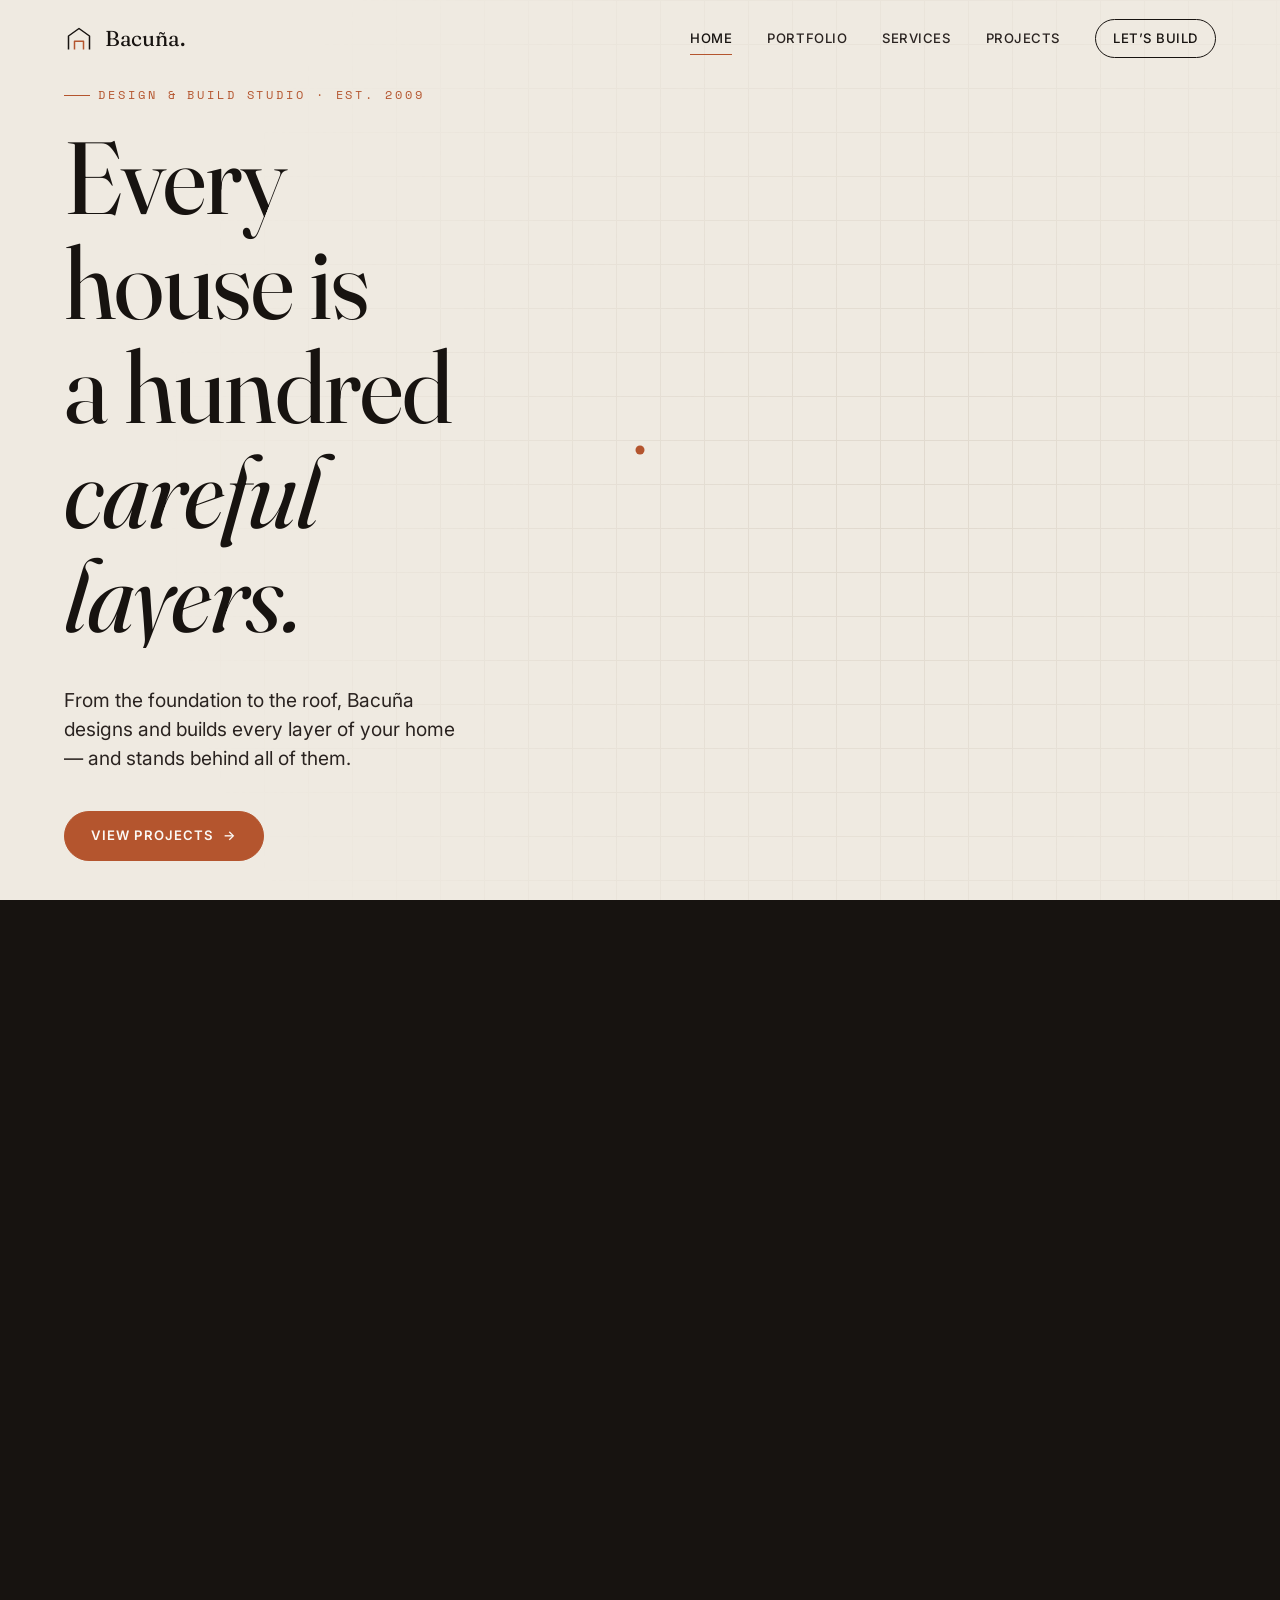
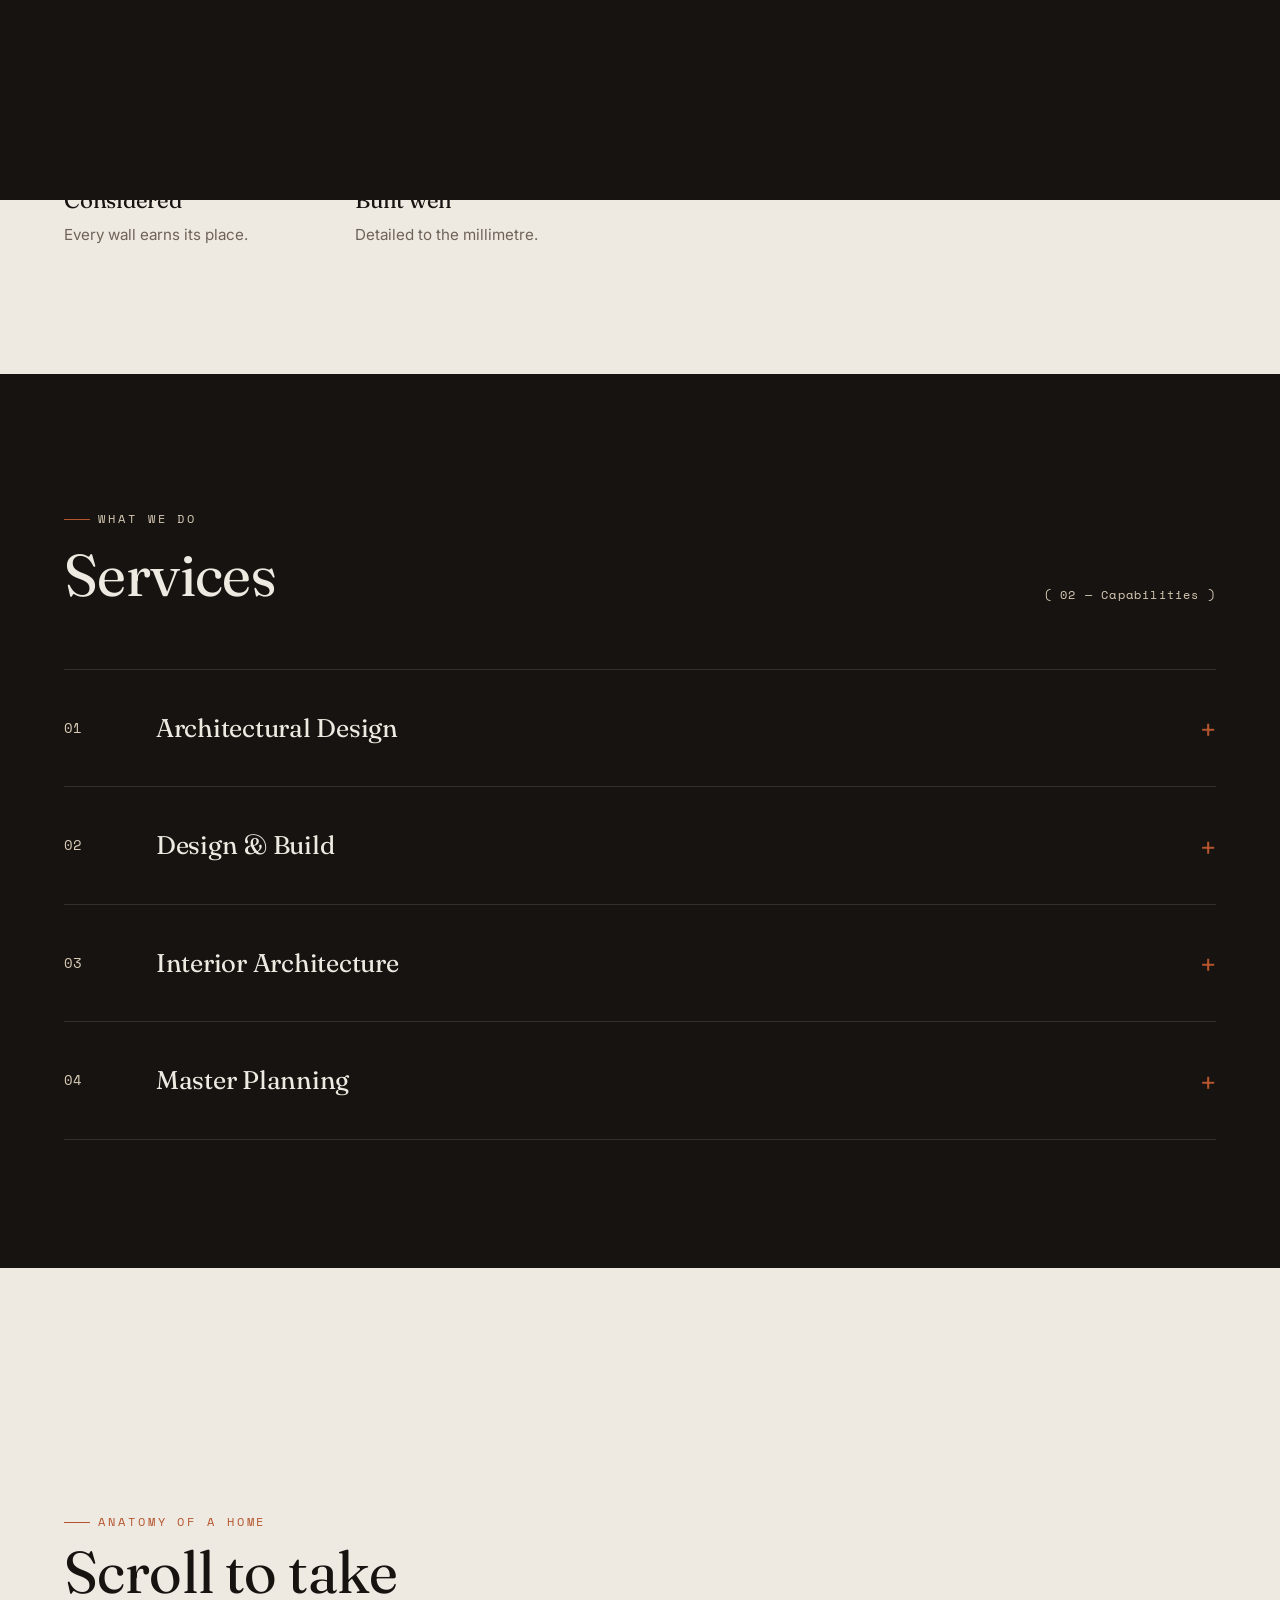
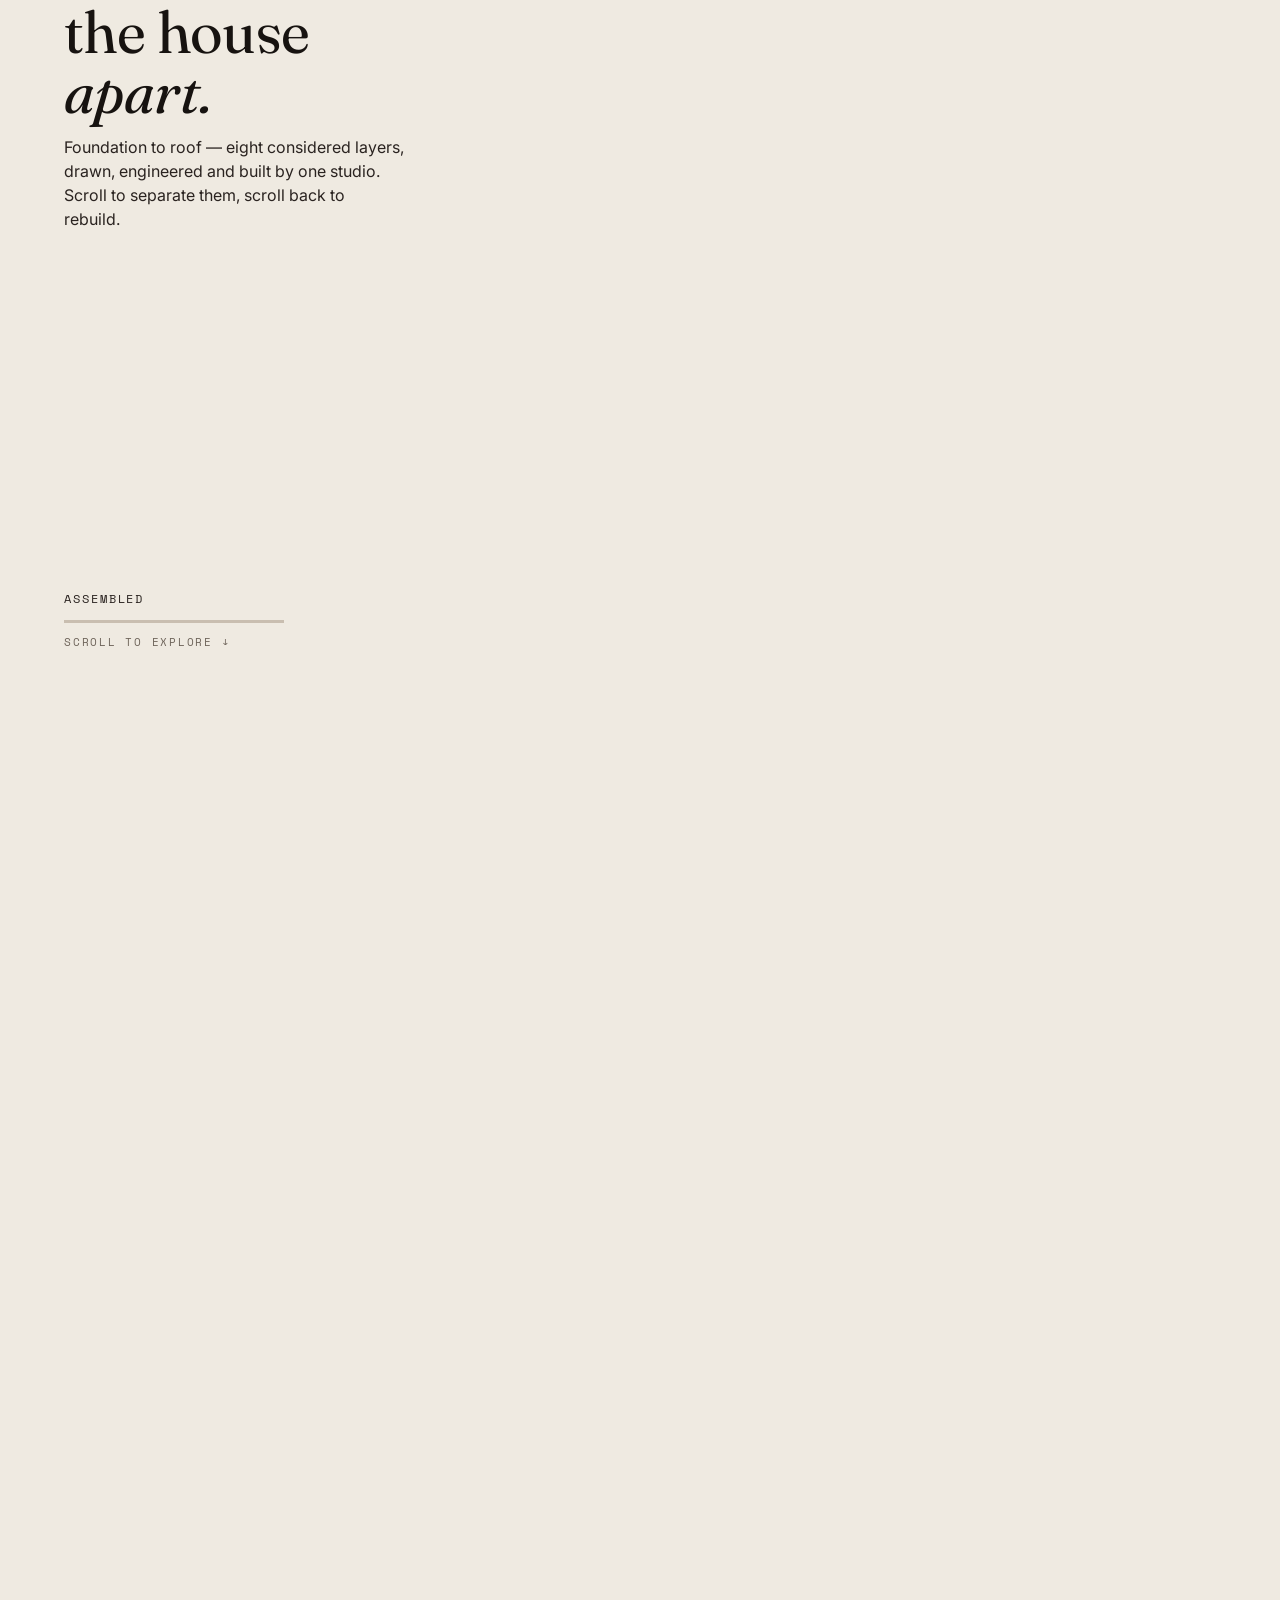
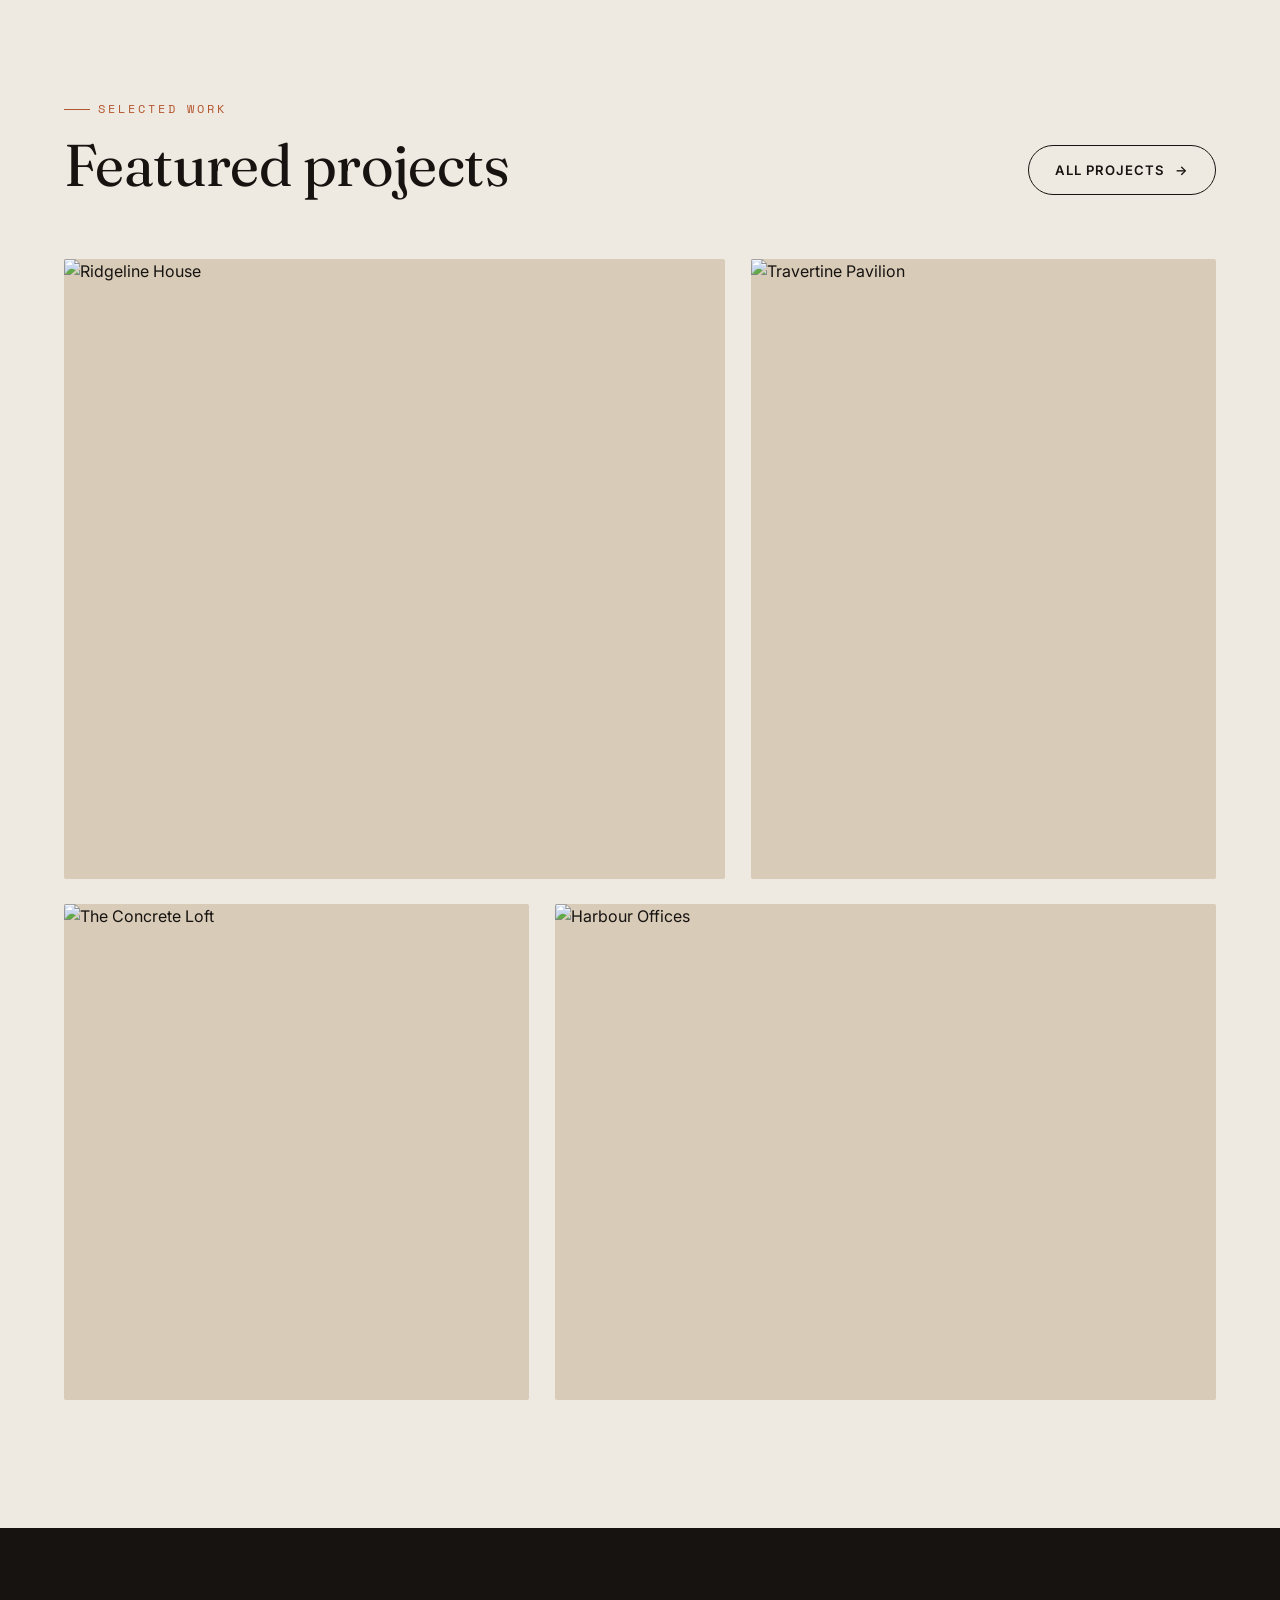
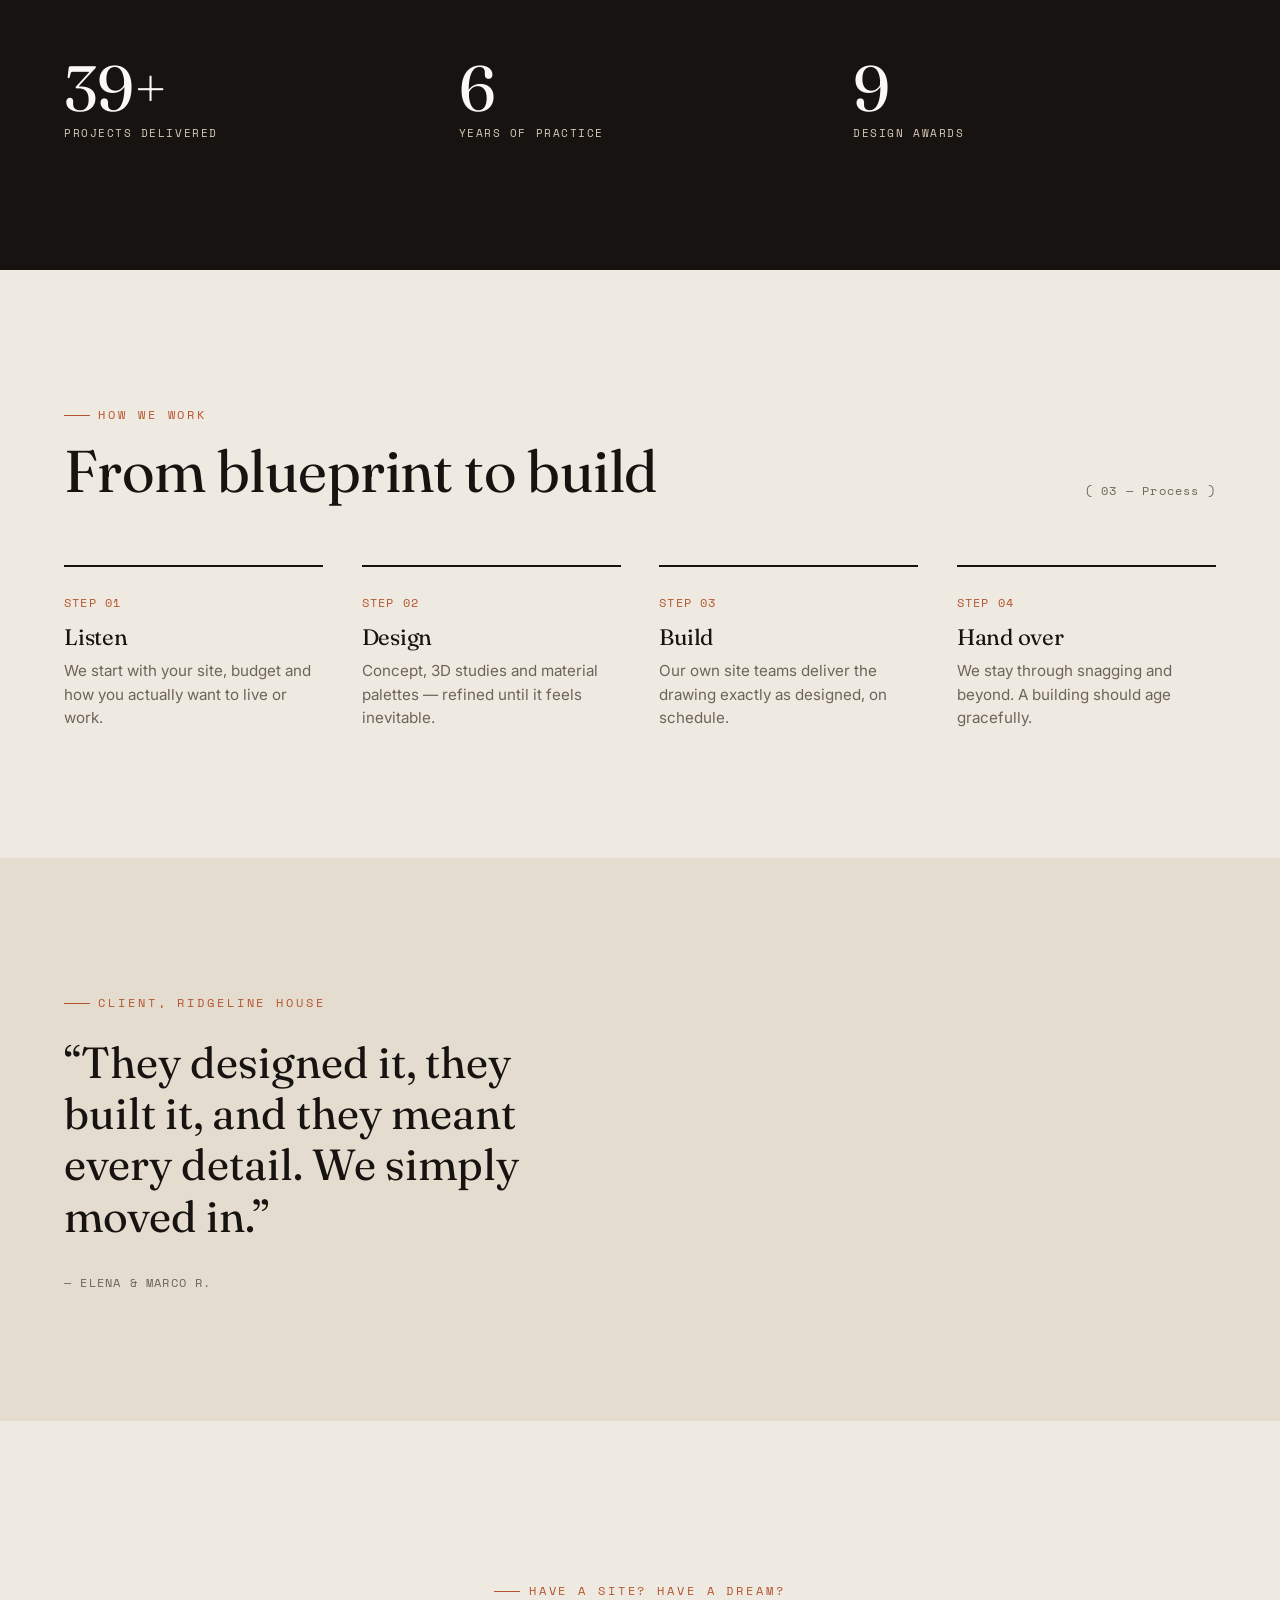
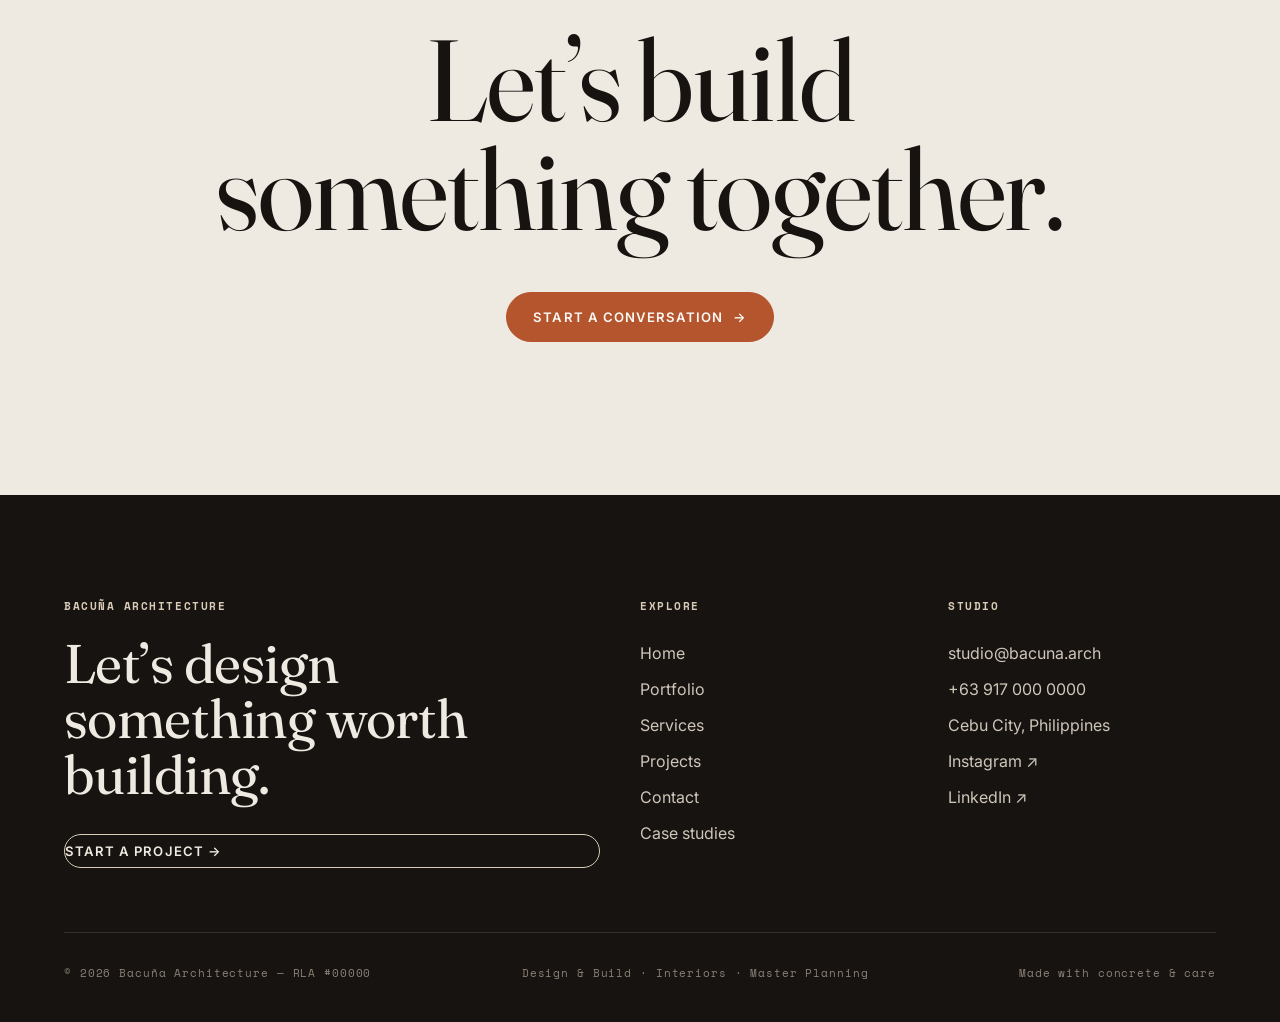
==== commit ed327c66: "Edits: real stats, visible CTA buttons, mobile animation parity - Stats updated to real figures (50+" ====
--- a/index.html
+++ b/index.html
@@ -8,7 +8,7 @@
 <link rel="preconnect" href="https://fonts.googleapis.com">
 <link rel="preconnect" href="https://fonts.gstatic.com" crossorigin>
 <link href="https://fonts.googleapis.com/css2?family=Fraunces:ital,opsz,wght@0,9..144,300..500;1,9..144,300..500&family=Inter:wght@400;500;600&family=Space+Mono:wght@400;700&display=swap" rel="stylesheet">
-<link rel="stylesheet" href="css/style.css?v=6">
+<link rel="stylesheet" href="css/style.css?v=7">
 </head>
 <body>
 
@@ -31,9 +31,9 @@
       <a href="services.html" class="btn ghost">Our services <span class="arrow">→</span></a>
     </div>
     <div class="hero-stats reveal d3">
-      <div class="stat"><div class="num"><span data-count="180" data-suffix="+">0</span></div><div class="lbl">Projects delivered</div></div>
-      <div class="stat"><div class="num"><span data-count="17" data-suffix="">0</span></div><div class="lbl">Years of practice</div></div>
-      <div class="stat"><div class="num"><span data-count="24" data-suffix="">0</span></div><div class="lbl">Design awards</div></div>
+      <div class="stat"><div class="num"><span data-count="50" data-suffix="+">0</span></div><div class="lbl">Projects delivered</div></div>
+      <div class="stat"><div class="num"><span data-count="8" data-suffix="">0</span></div><div class="lbl">Years of practice</div></div>
+      <div class="stat"><div class="num"><span data-count="12" data-suffix="">0</span></div><div class="lbl">Design awards</div></div>
     </div>
   </div>
 
@@ -160,10 +160,9 @@
 <!-- ============ STATS BAND ============ -->
 <section class="band wrap">
   <div class="stat-grid">
-    <div class="stat reveal"><div class="num"><span data-count="180" data-suffix="+">0</span></div><div class="lbl">Projects delivered</div></div>
-    <div class="stat reveal d1"><div class="num"><span data-count="640" data-suffix="k">0</span></div><div class="lbl">Sq. metres built</div></div>
-    <div class="stat reveal d2"><div class="num"><span data-count="17" data-suffix="">0</span></div><div class="lbl">Years in practice</div></div>
-    <div class="stat reveal d3"><div class="num"><span data-count="98" data-suffix="%">0</span></div><div class="lbl">On-time delivery</div></div>
+    <div class="stat reveal"><div class="num"><span data-count="50" data-suffix="+">0</span></div><div class="lbl">Projects delivered</div></div>
+    <div class="stat reveal d1"><div class="num"><span data-count="8" data-suffix="">0</span></div><div class="lbl">Years of practice</div></div>
+    <div class="stat reveal d2"><div class="num"><span data-count="12" data-suffix="">0</span></div><div class="lbl">Design awards</div></div>
   </div>
 </section>
 
@@ -207,6 +206,6 @@
   </div>
 </section>
 
-<script src="js/main.js?v=6"></script>
+<script src="js/main.js?v=7"></script>
 </body>
 </html>
--- a/css/style.css
+++ b/css/style.css
@@ -89,9 +89,9 @@
 /* ---------- Buttons ---------- */
 .btn{display:inline-flex;align-items:center;gap:.7em;font-size:.82rem;letter-spacing:.08em;
   text-transform:uppercase;font-weight:600;padding:1.05em 2em;border-radius:44px;
-  background:var(--ink);color:var(--paper);transition:.4s var(--ease);border:1px solid var(--ink)}
-.btn:hover{background:var(--clay);border-color:var(--clay);transform:translateY(-2px)}
-.btn.ghost{background:transparent;color:var(--ink)}
+  background:var(--clay);color:var(--white);transition:.4s var(--ease);border:1px solid var(--clay)}
+.btn:hover{background:var(--ink);border-color:var(--ink);color:var(--white);transform:translateY(-2px)}
+.btn.ghost{background:transparent;color:var(--ink);border-color:var(--ink)}
 .btn.ghost:hover{background:var(--ink);color:var(--paper)}
 .btn .arrow{transition:transform .4s var(--ease)}
 .btn:hover .arrow{transform:translateX(5px)}
@@ -191,10 +191,15 @@
 .reel-meter{width:220px;max-width:60vw;height:3px;background:var(--line);position:relative;overflow:hidden}
 .reel-meter i{position:absolute;left:0;top:0;bottom:0;width:0;background:var(--clay)}
 .reel-hint{font-family:var(--mono);font-size:11px;letter-spacing:.16em;text-transform:uppercase;color:var(--muted)}
+/* On touch/mobile the reel auto-plays (scroll-scrub is unreliable there) */
 @media (max-width:760px){
-  .reel-track{height:300vh}
-  .reel-copy{max-width:none;right:var(--gutter)}
+  .reel-track{height:auto}
+  .reel-stage{position:static;height:auto;flex-direction:column;justify-content:flex-start;
+    padding:calc(var(--nav-h) + 4vh) var(--gutter) 6vh;gap:1.3rem}
+  .reel-copy{position:static;max-width:none;pointer-events:auto}
   .reel-copy h2{font-size:clamp(1.8rem,7vw,2.4rem)}
+  .reel-video{height:auto;width:100%;max-height:66vh}
+  .reel-hud{display:none}
 }
 
 /* ---------- SCROLL-SCRUB EXPLODED HOUSE (anatomy) ---------- */
@@ -385,6 +390,12 @@
   color:var(--paper);background:rgba(20,17,16,.4);backdrop-filter:blur(6px);padding:.3em .8em;border-radius:30px;
   opacity:0;transition:.5s var(--ease)}
 .card:hover .yr{opacity:1}
+/* Touch devices have no hover — always show project info + animate cards in */
+@media (hover:none){
+  .card .meta{opacity:1;transform:none}
+  .card .yr{opacity:1}
+  .card img{filter:grayscale(0)}
+}
 
 /* Filter chips */
 .filters{display:flex;gap:.6rem;flex-wrap:wrap;margin-bottom:2.5rem}
@@ -405,7 +416,7 @@
 .band{background:var(--ink);color:var(--paper)}
 .band .stat .num{color:var(--white)}
 .band .stat .lbl{color:var(--sand)}
-.stat-grid{display:grid;grid-template-columns:repeat(4,1fr);gap:2rem}
+.stat-grid{display:grid;grid-template-columns:repeat(3,1fr);gap:2rem}
 .stat-grid .stat .num{font-size:clamp(2.5rem,5vw,4.2rem)}
 
 /* ---------- Process steps ---------- */
@@ -422,7 +433,7 @@
 /* ---------- CTA ---------- */
 .cta-big{text-align:center;padding-block:clamp(80px,12vw,180px)}
 .cta-big h2{font-size:clamp(2.6rem,9vw,8rem);line-height:.95}
-.cta-big a{color:var(--ink);position:relative;display:inline-block}
+.cta-big a:not(.btn){color:var(--ink);position:relative;display:inline-block}
 .cta-big a .u{display:inline-block;position:relative}
 .cta-big a .u::after{content:"";position:absolute;left:0;bottom:.08em;height:3px;width:100%;background:var(--clay);
   transform:scaleX(0);transform-origin:left;transition:transform .6s var(--ease)}
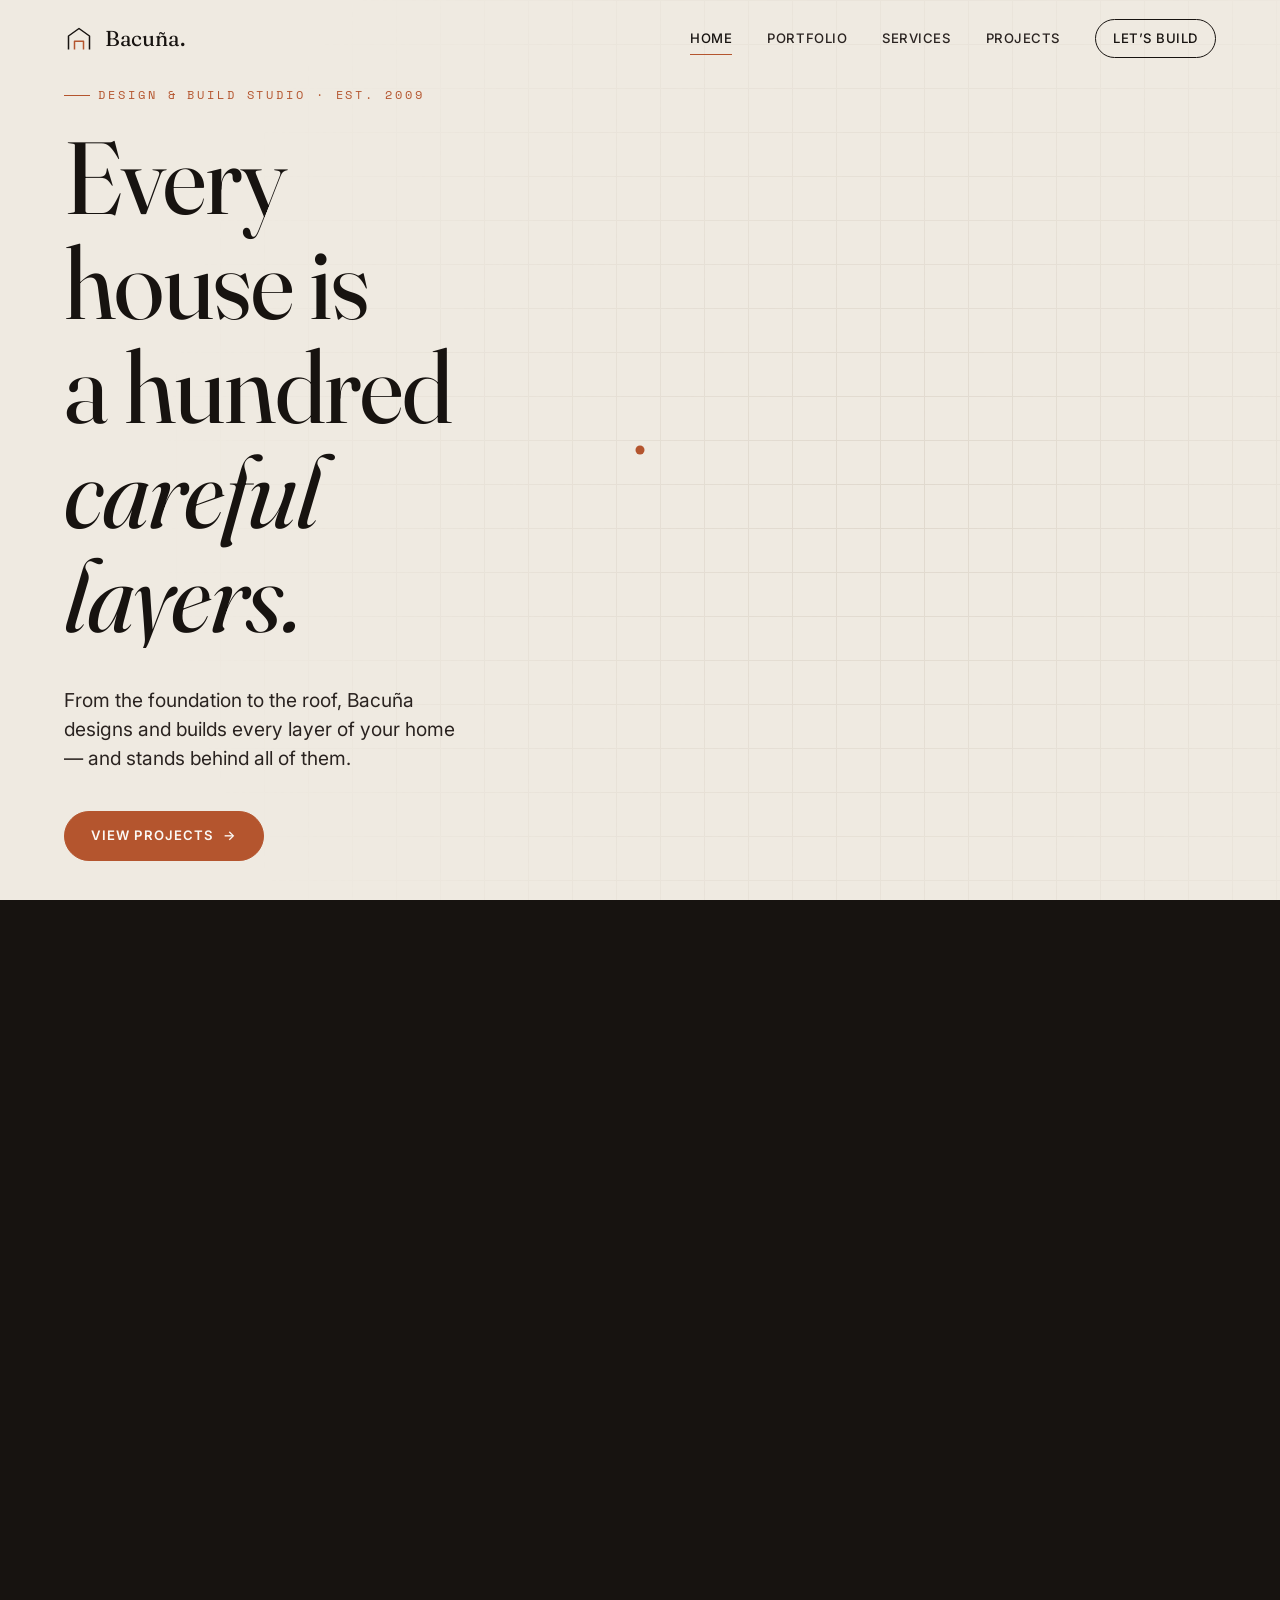
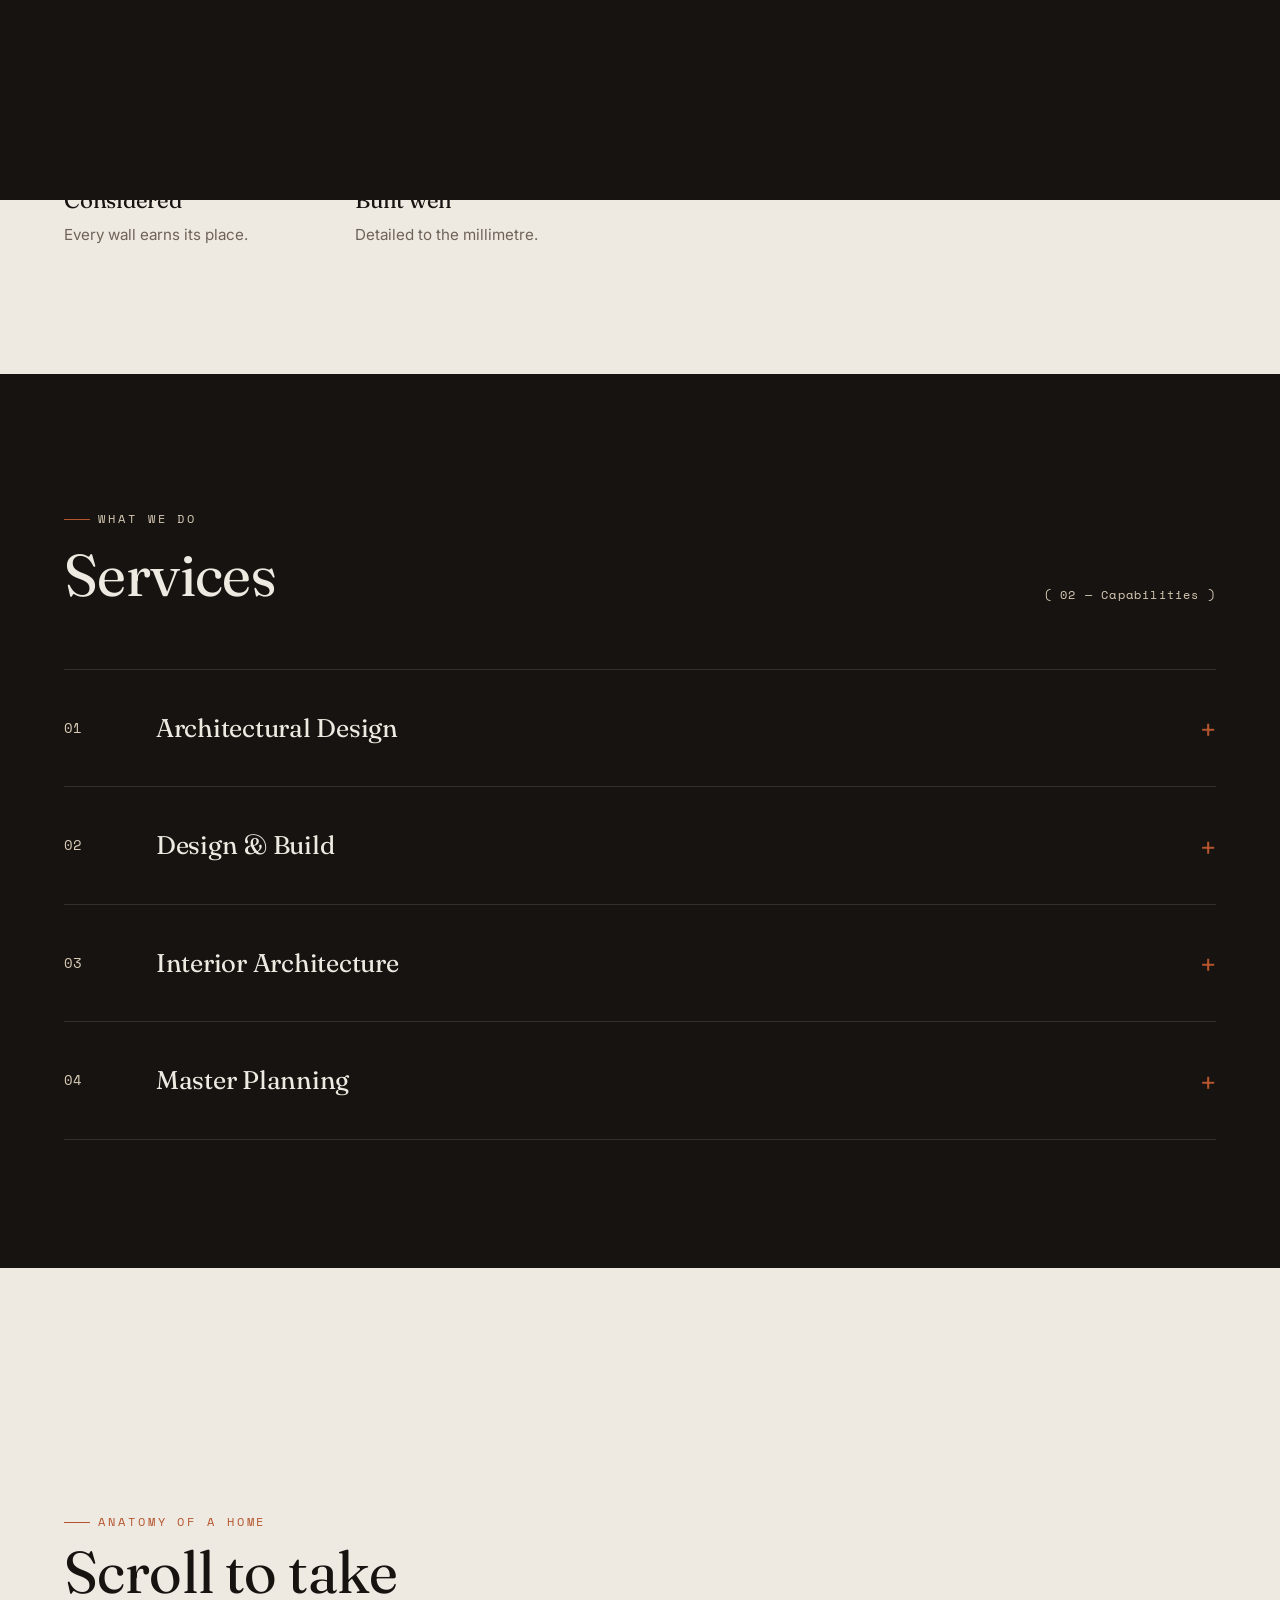
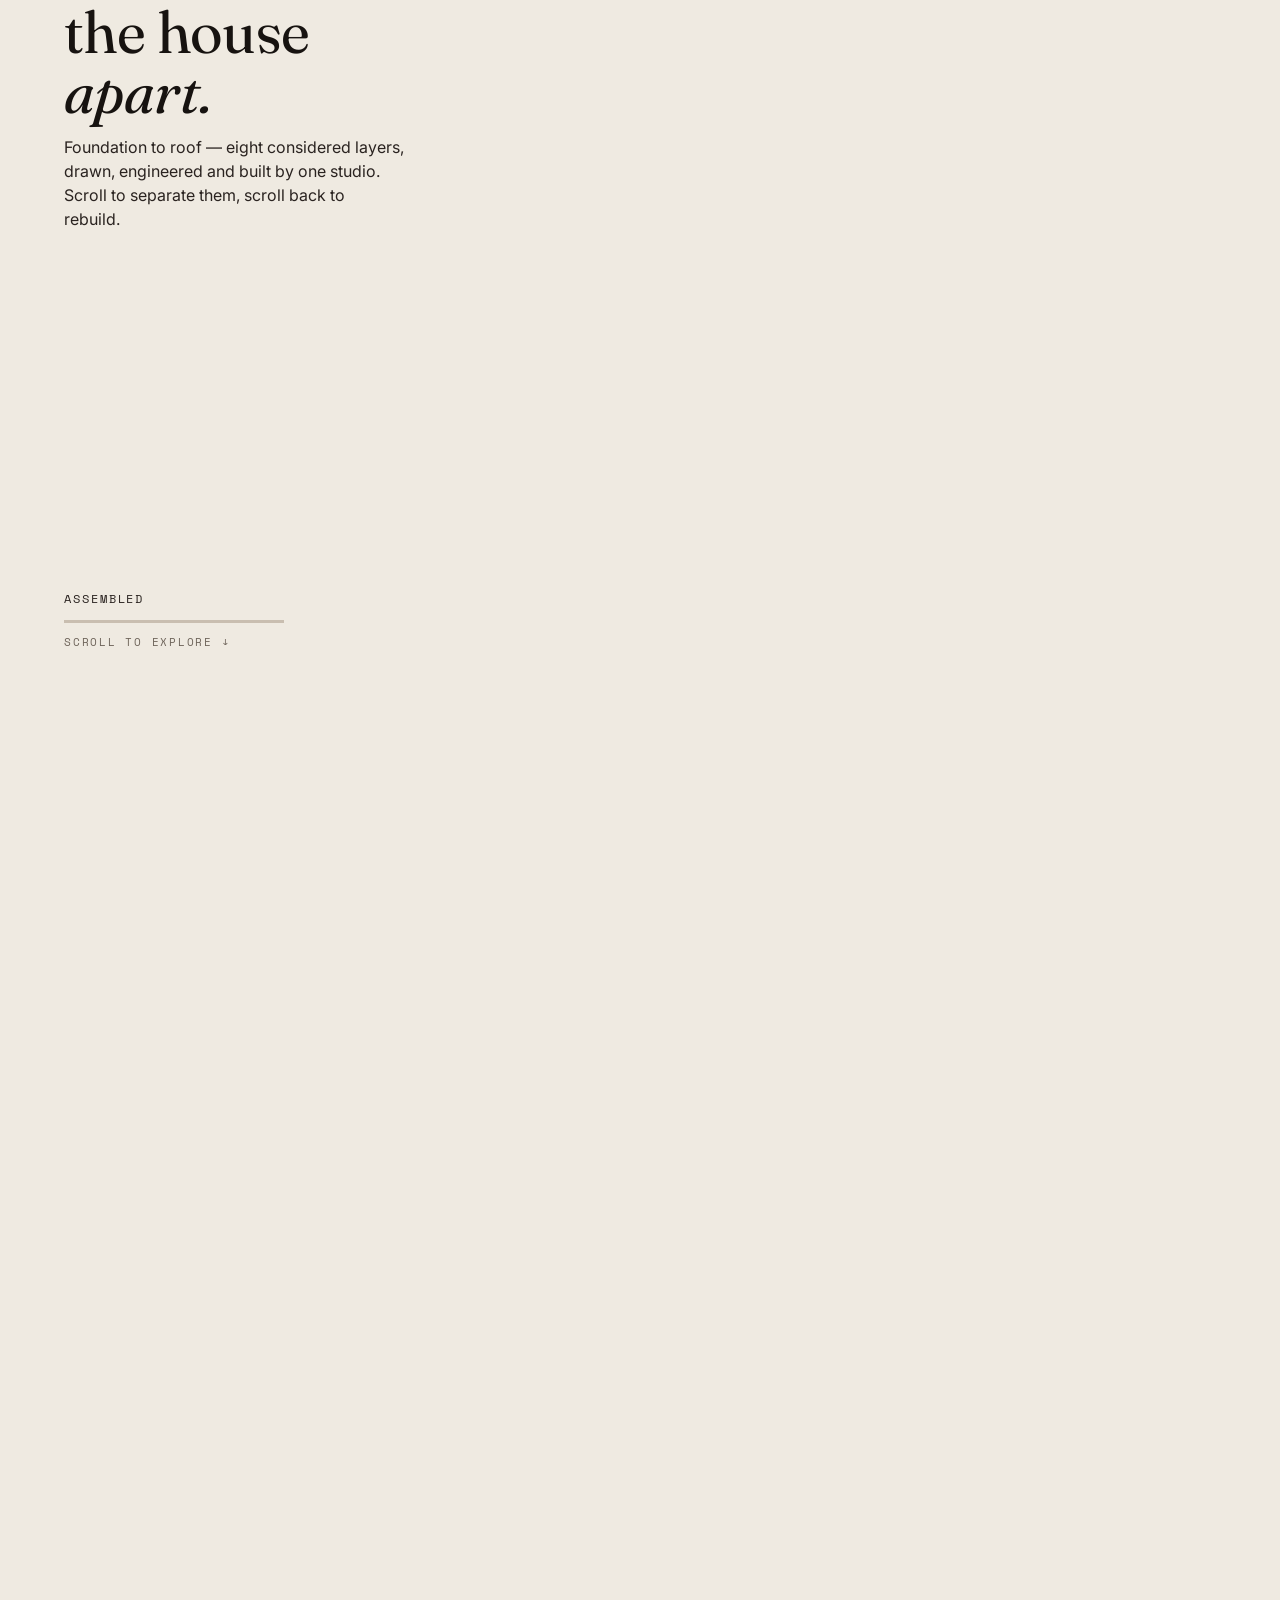
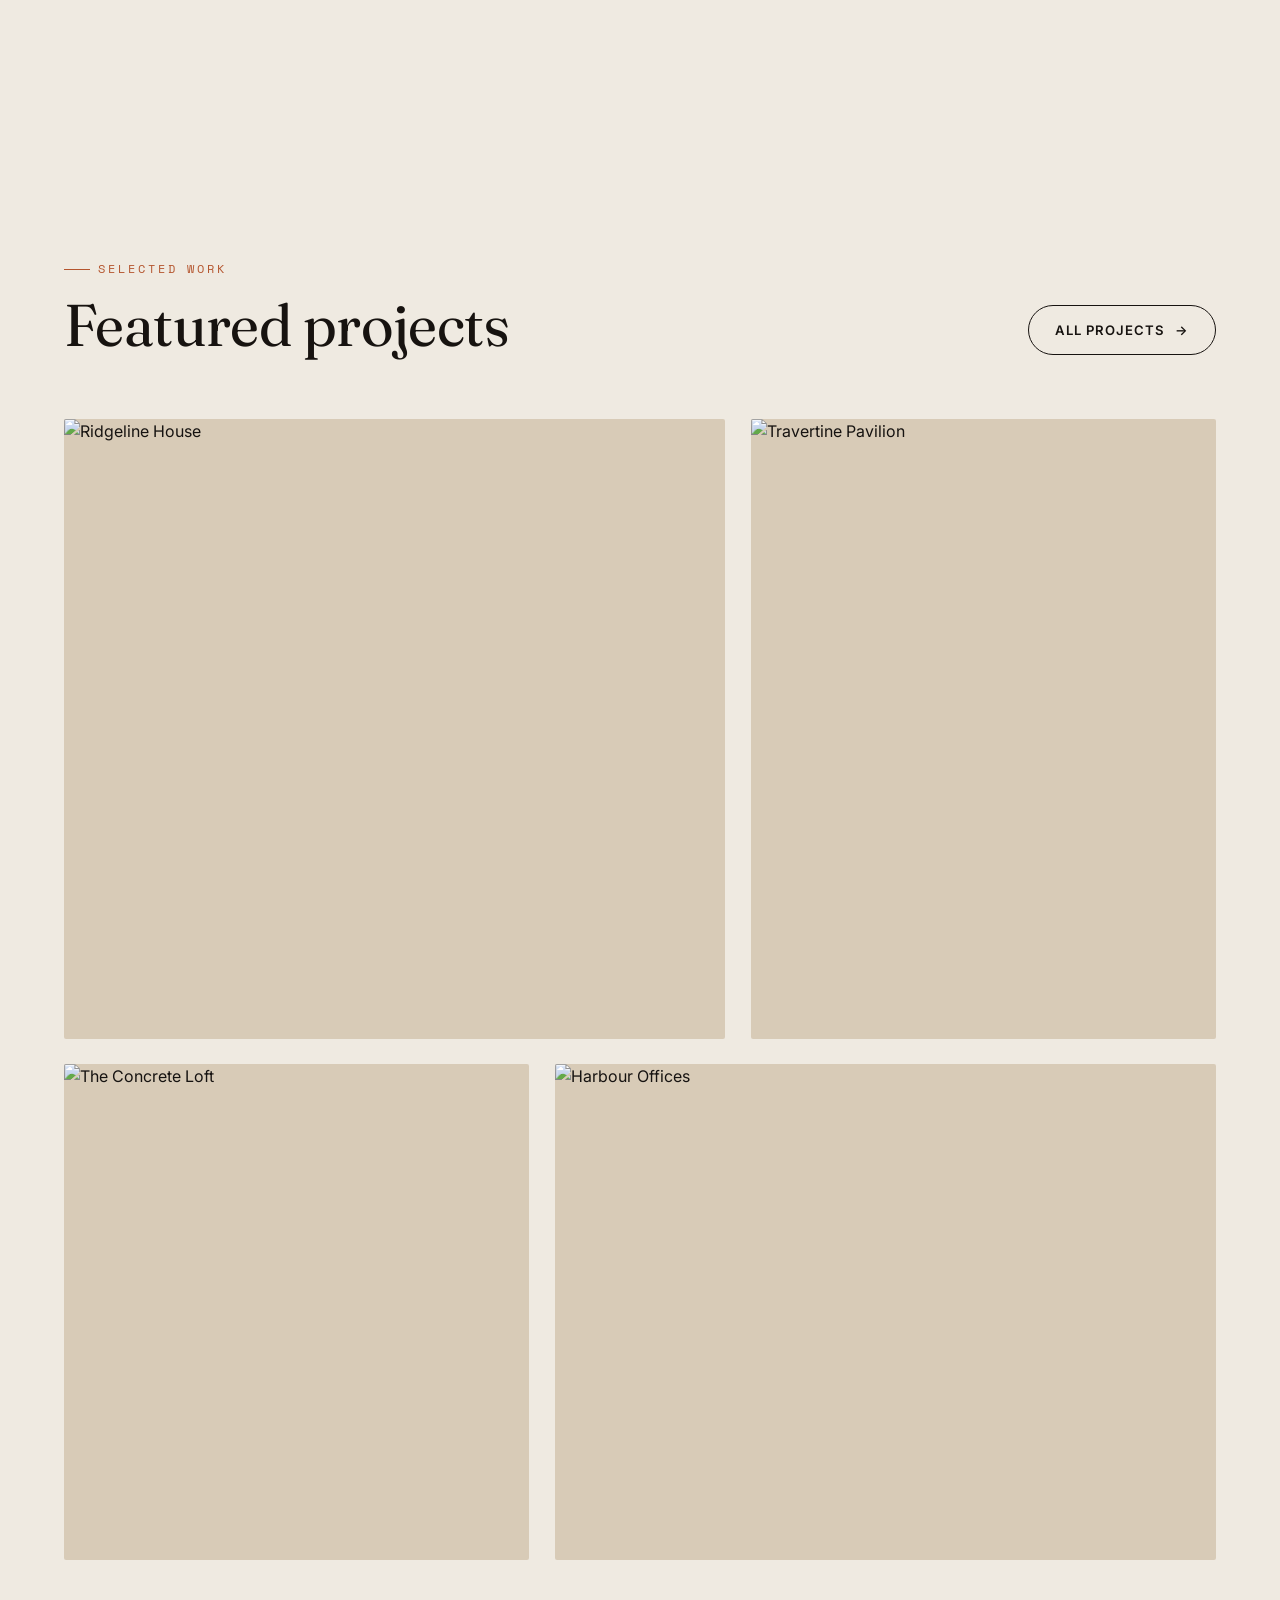
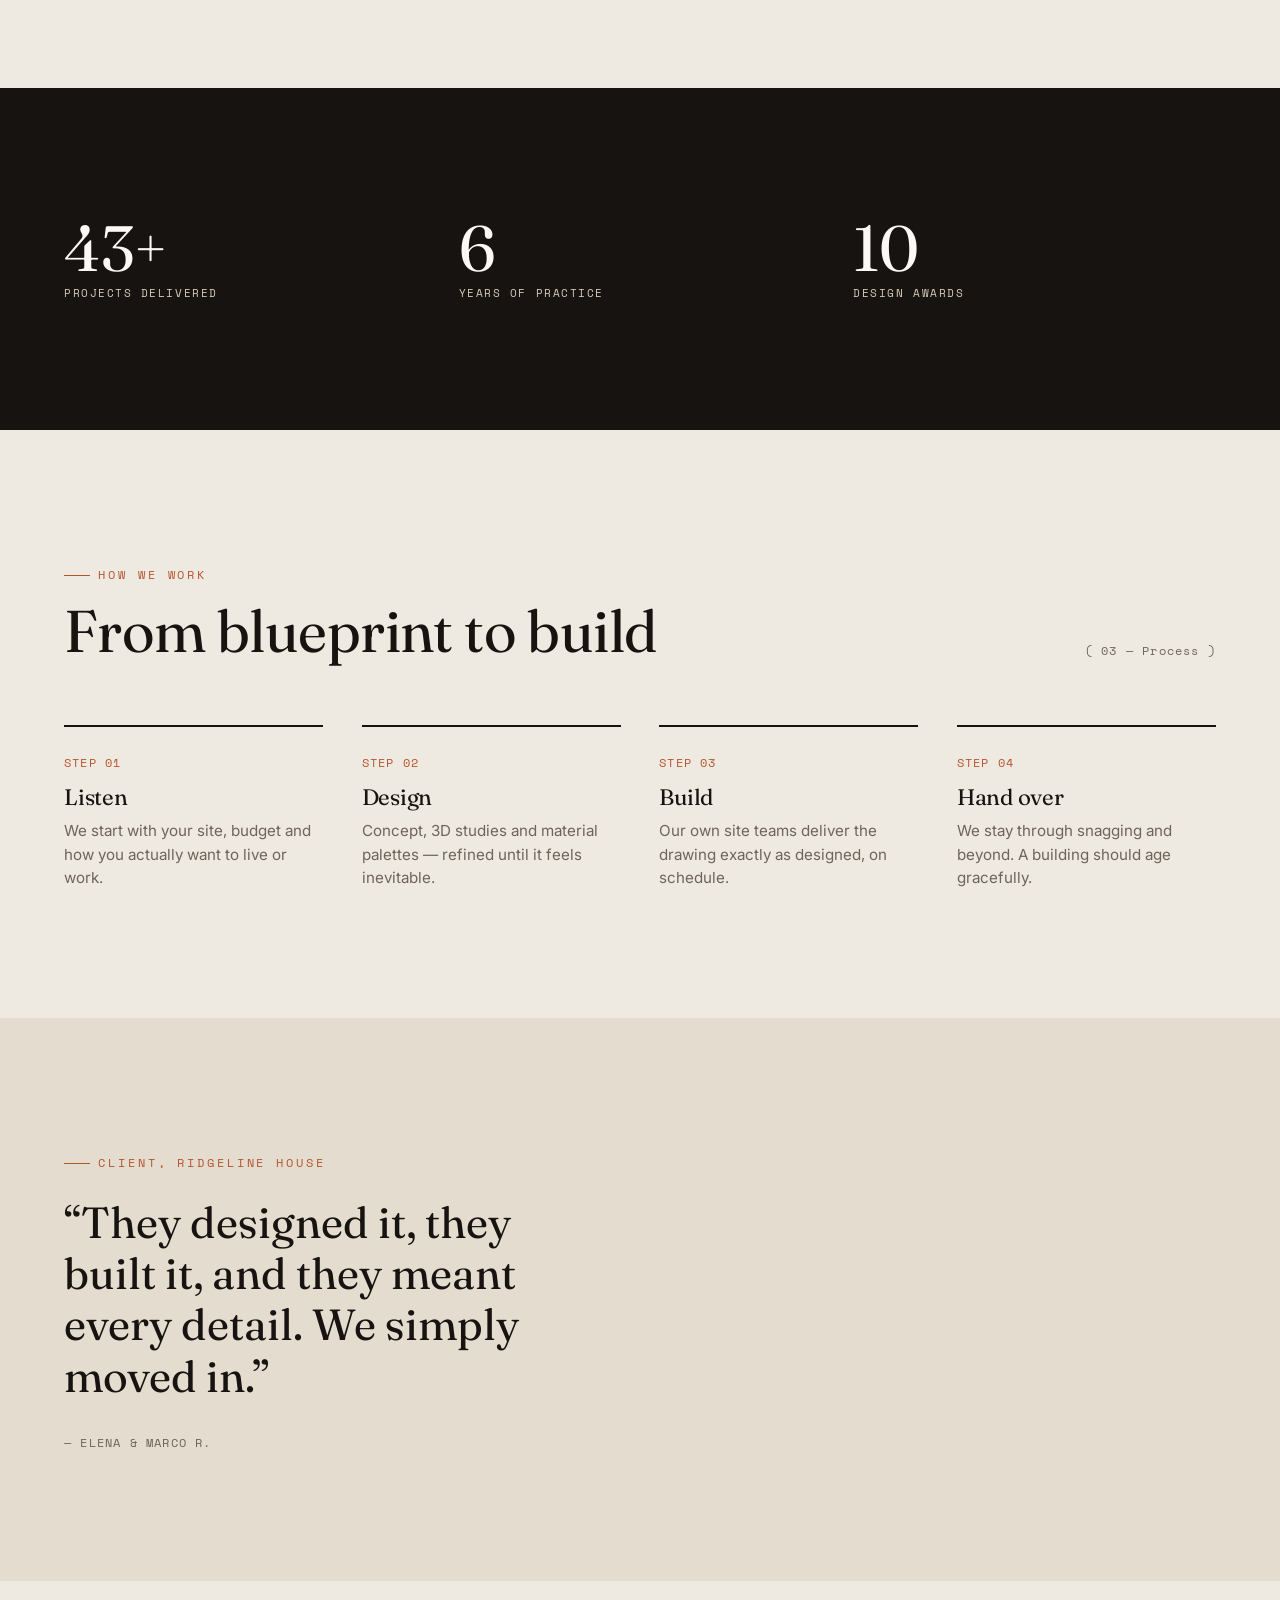
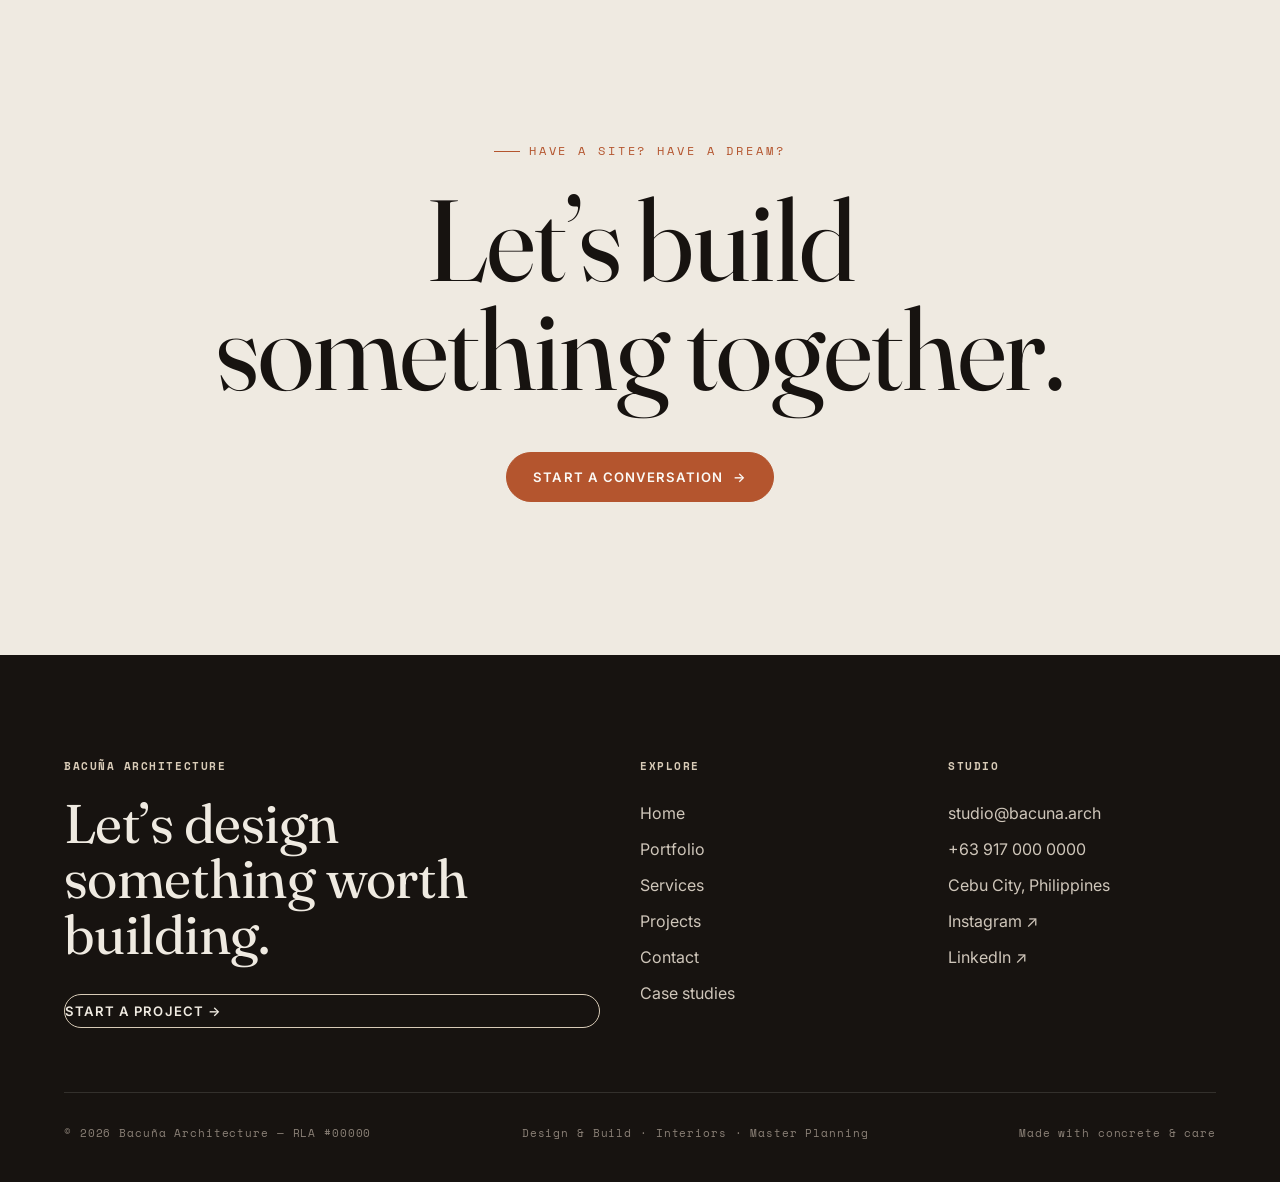
==== commit 5fe5cc44: "Reel: smaller + faster scrub, fix stale projects copy - Shorten scrub track (360vh->200vh) and cap v" ====
--- a/index.html
+++ b/index.html
@@ -8,7 +8,7 @@
 <link rel="preconnect" href="https://fonts.googleapis.com">
 <link rel="preconnect" href="https://fonts.gstatic.com" crossorigin>
 <link href="https://fonts.googleapis.com/css2?family=Fraunces:ital,opsz,wght@0,9..144,300..500;1,9..144,300..500&family=Inter:wght@400;500;600&family=Space+Mono:wght@400;700&display=swap" rel="stylesheet">
-<link rel="stylesheet" href="css/style.css?v=7">
+<link rel="stylesheet" href="css/style.css?v=8">
 </head>
 <body>
 
@@ -206,6 +206,6 @@
   </div>
 </section>
 
-<script src="js/main.js?v=7"></script>
+<script src="js/main.js?v=8"></script>
 </body>
 </html>
--- a/css/style.css
+++ b/css/style.css
@@ -179,10 +179,11 @@
 
 /* ---------- SCROLL-SCRUBBED RENDER REEL ---------- */
 .reel{position:relative;background:var(--paper)}
-.reel-track{position:relative;height:360vh}          /* scroll length drives playback */
+.reel-track{position:relative;height:200vh}          /* scroll length drives playback */
 .reel-stage{position:sticky;top:0;height:100vh;overflow:hidden;background:var(--paper);
   display:flex;align-items:center;justify-content:center}
-.reel-video{width:100%;height:100%;object-fit:contain;object-position:center;background:var(--paper)}
+.reel-video{width:100%;height:100%;max-width:1000px;max-height:72vh;object-fit:contain;
+  object-position:center;background:var(--paper)}
 .reel-copy{position:absolute;top:calc(var(--nav-h) + 3.5vh);left:var(--gutter);max-width:34ch;z-index:3;pointer-events:none}
 .reel-copy h2{margin:.6rem 0 .8rem}
 .reel-copy .lede{font-size:1rem}
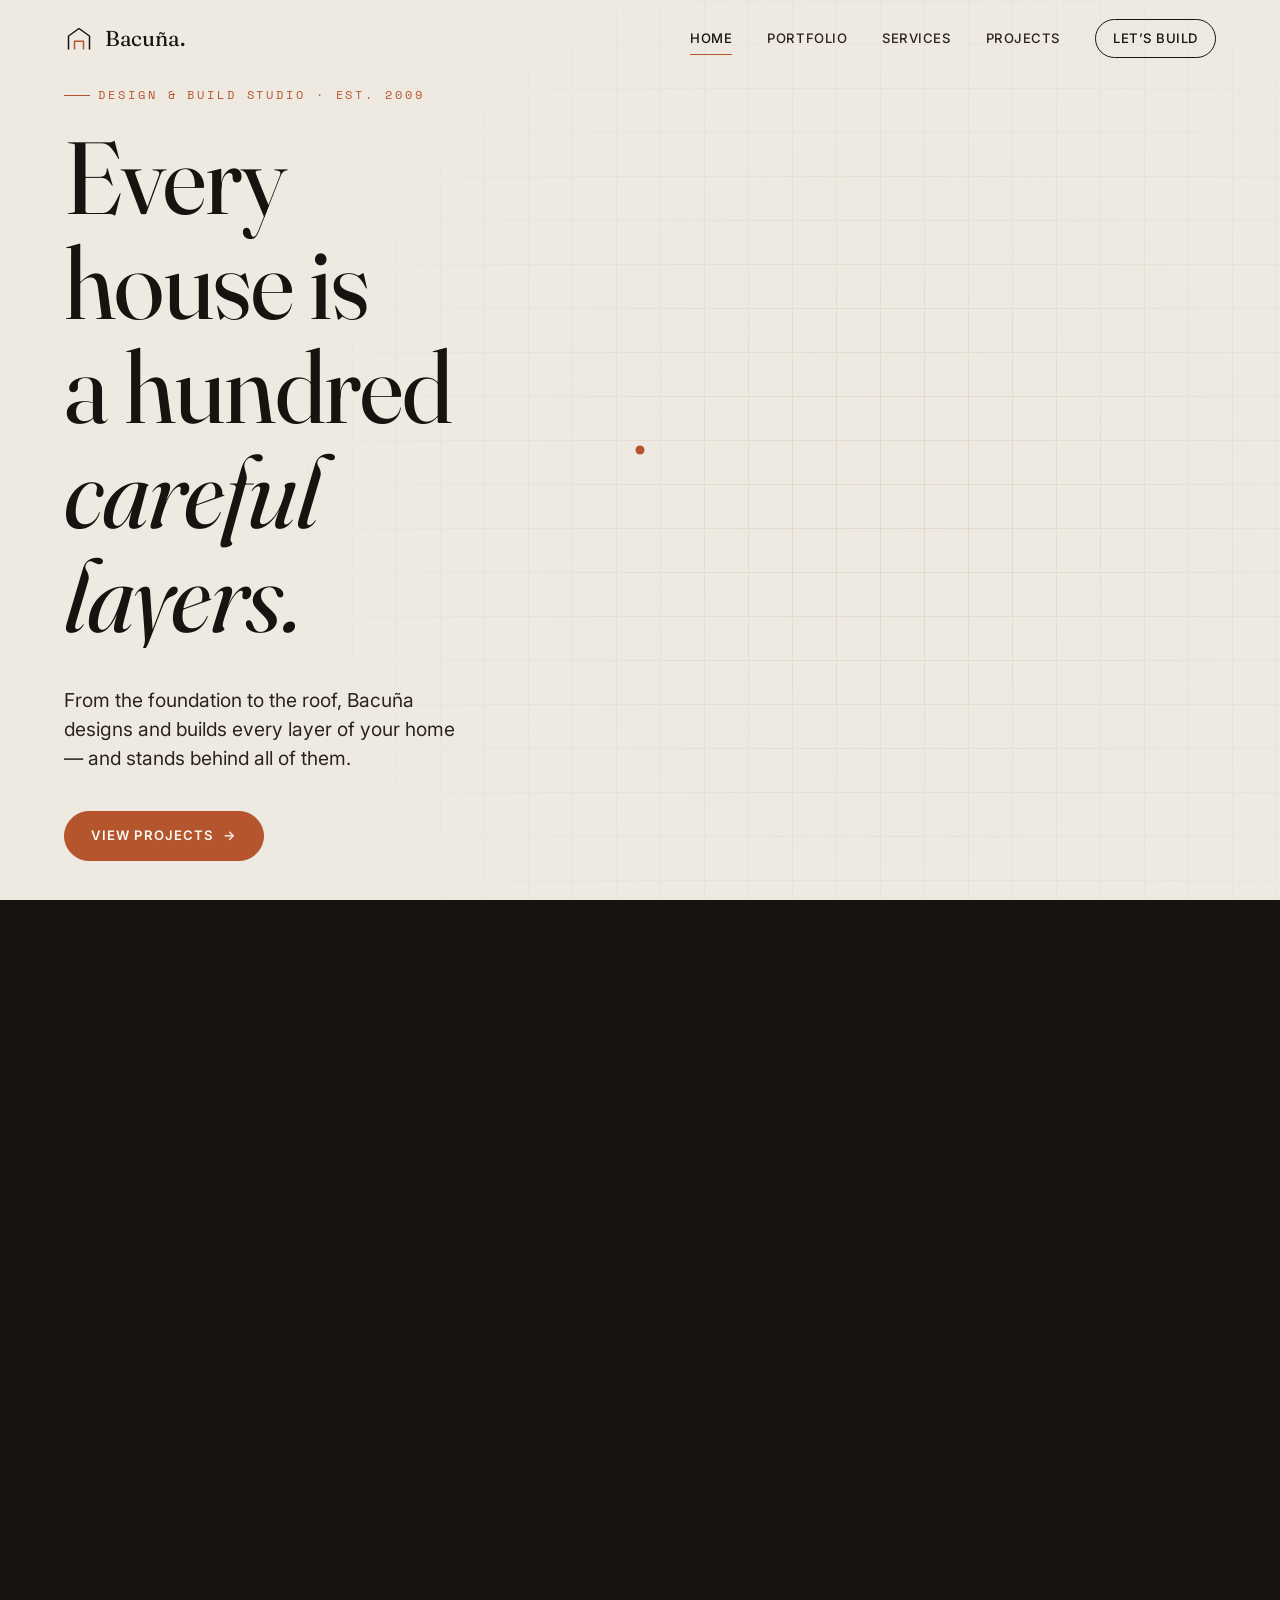
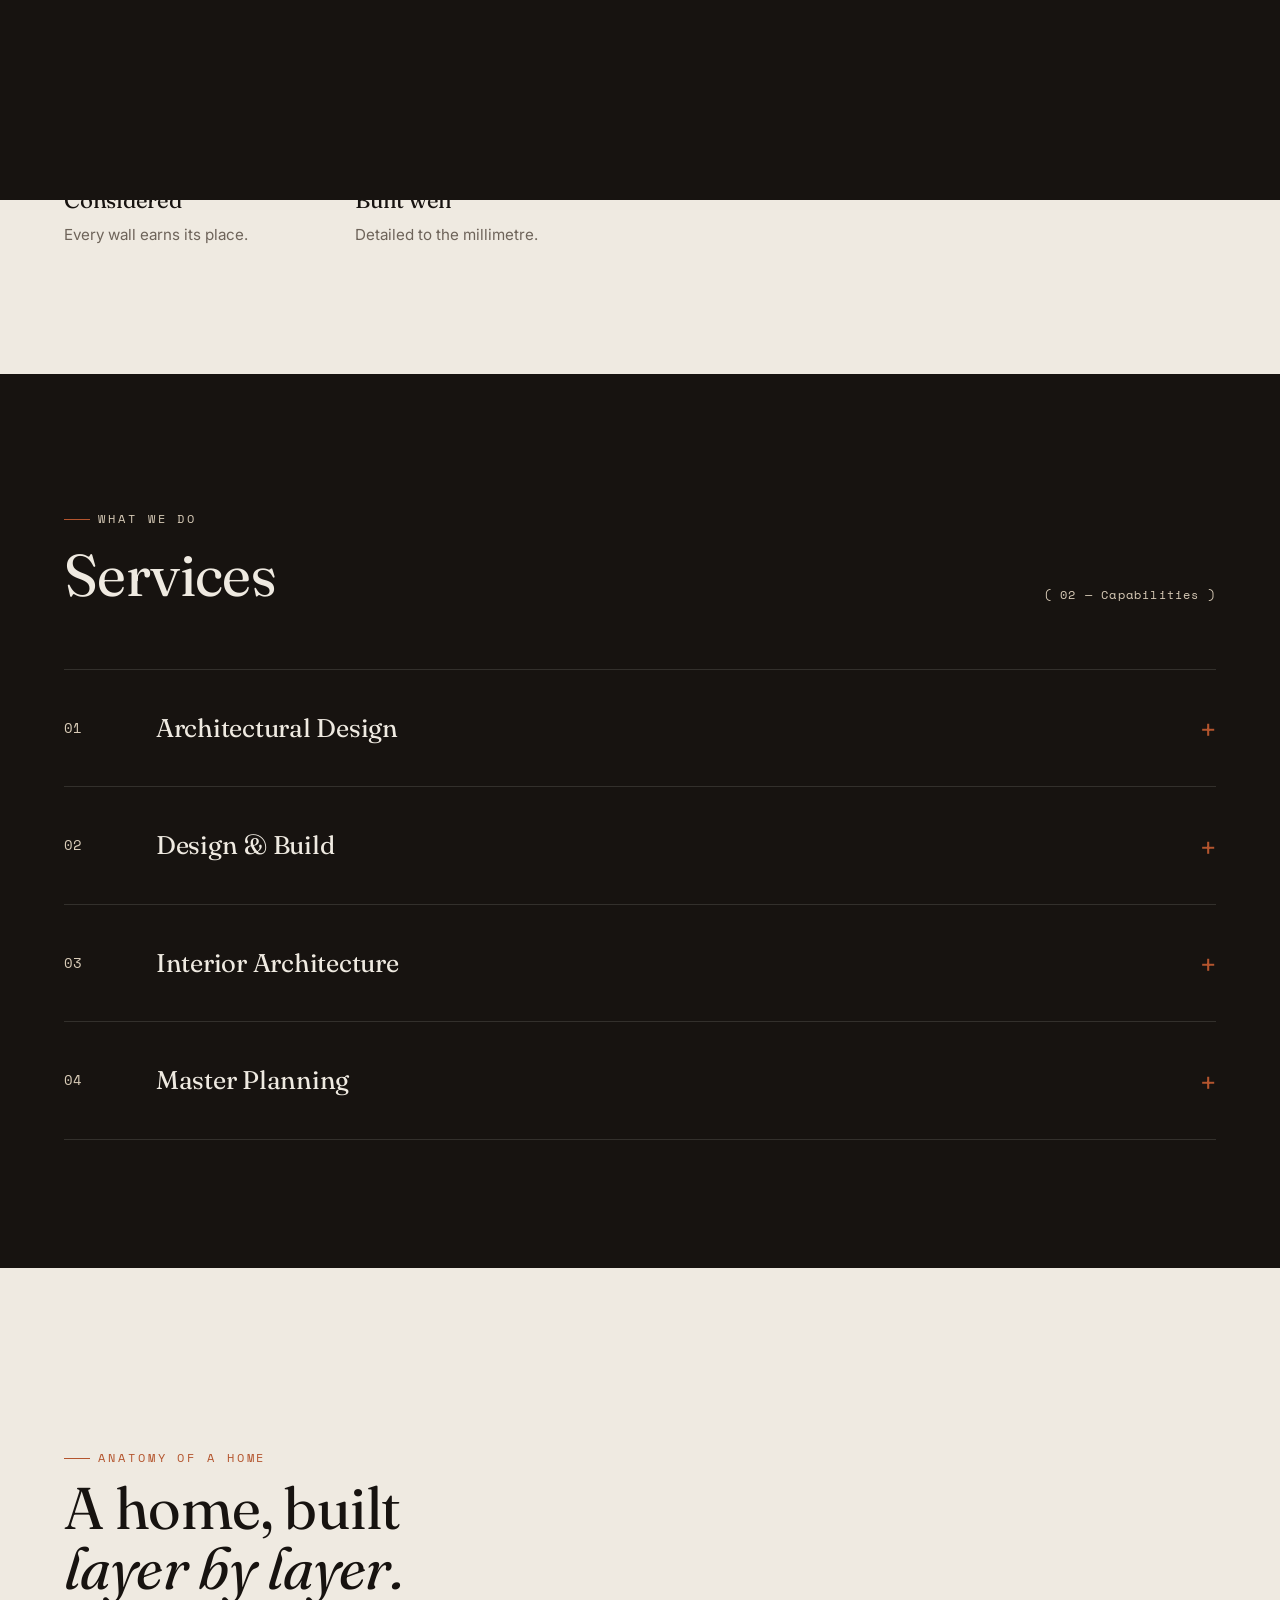
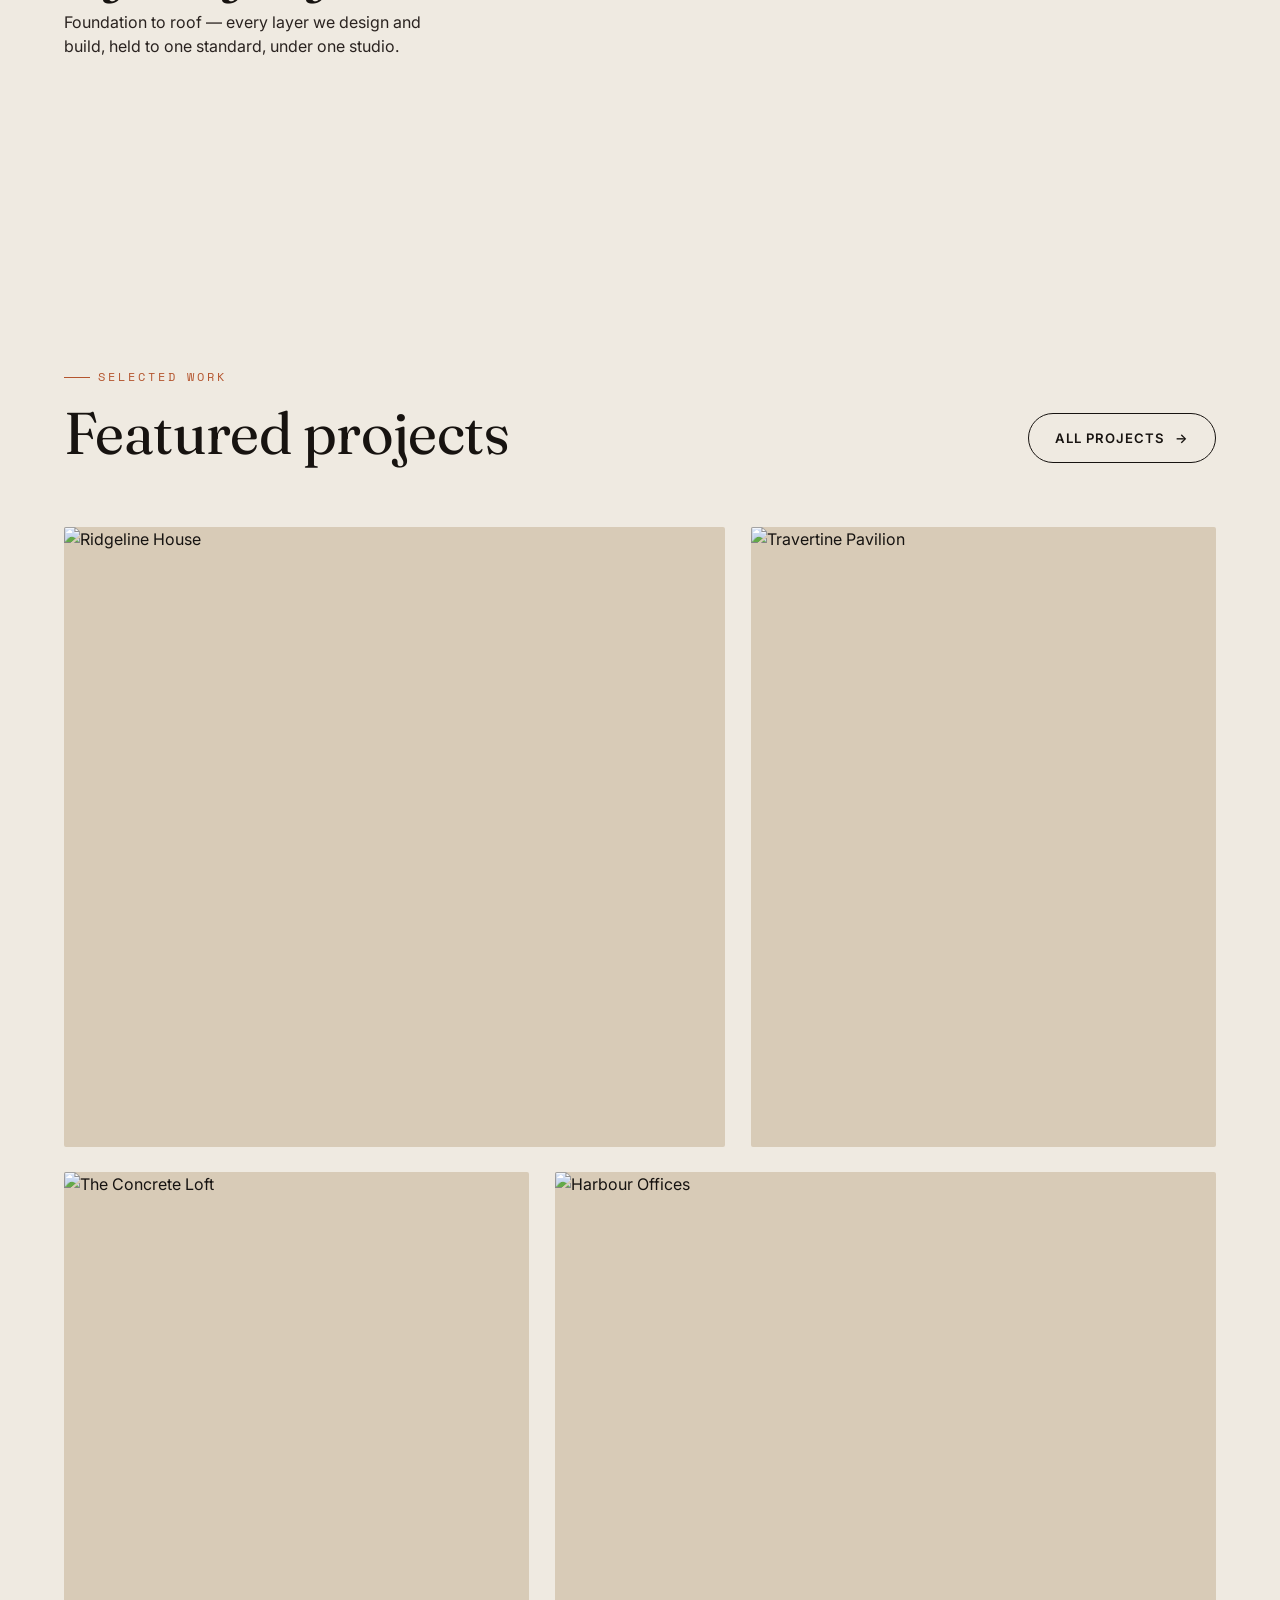
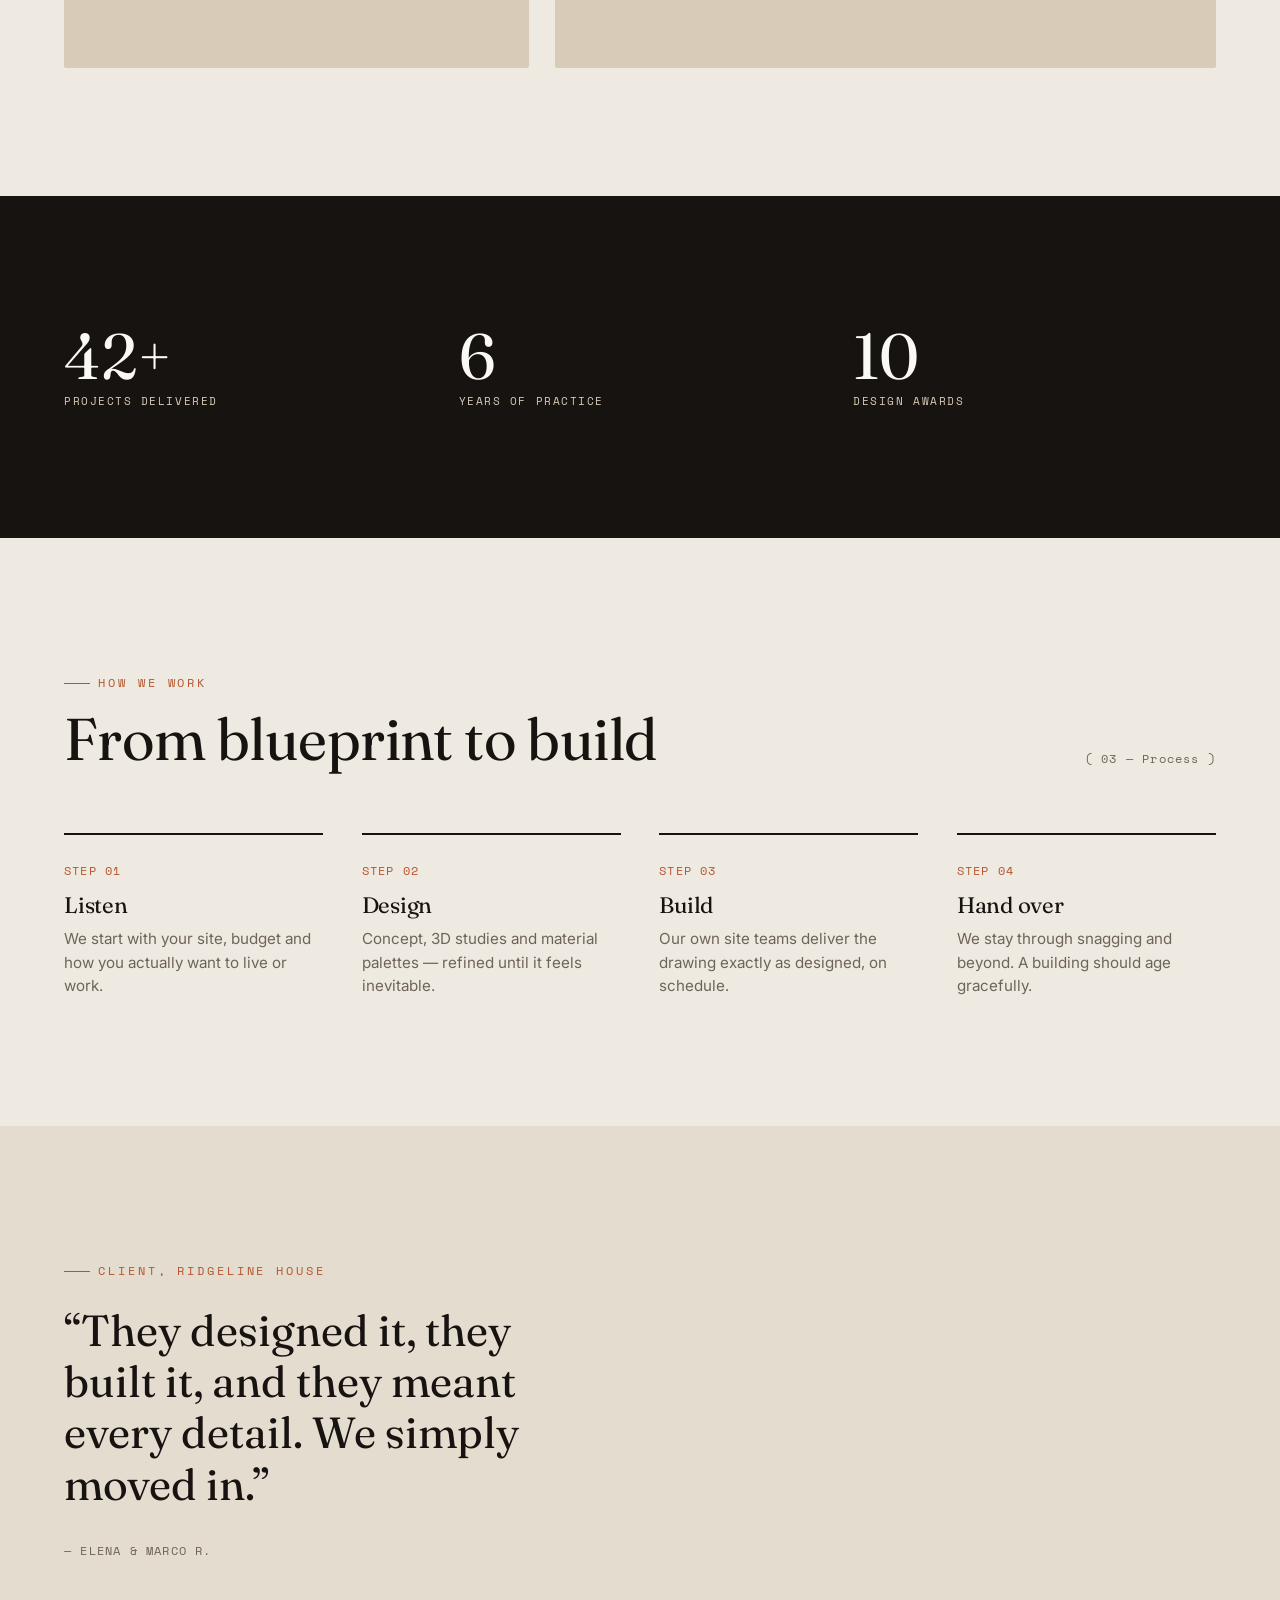
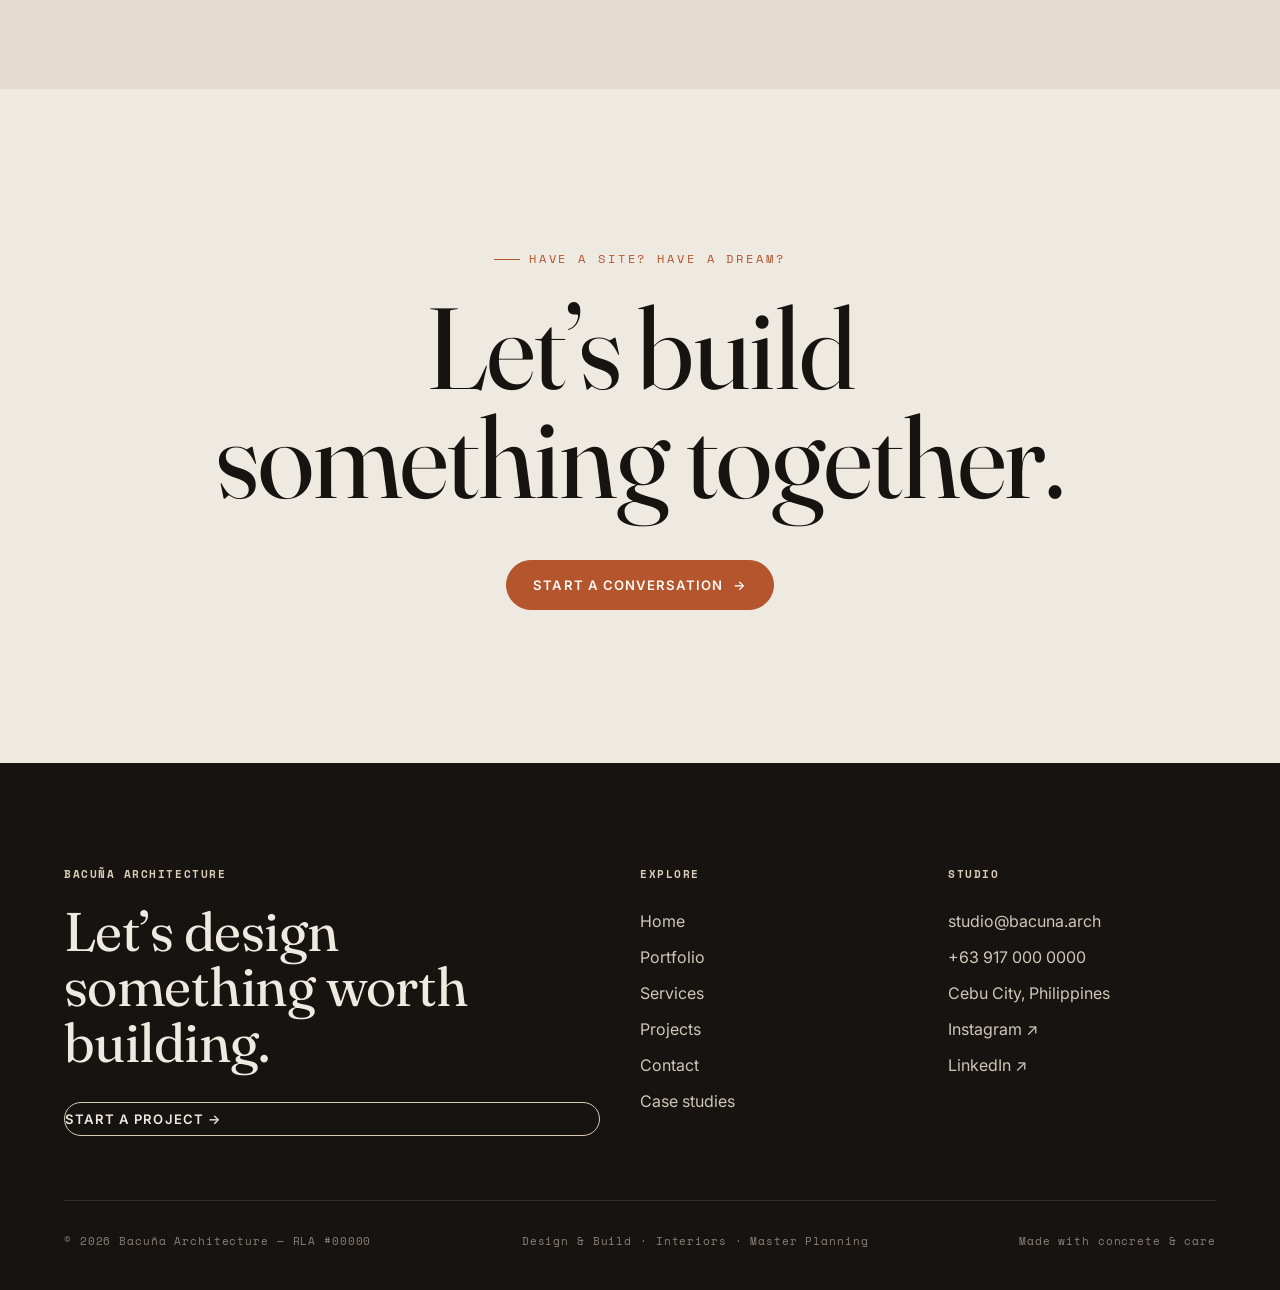
==== commit c7c2a2b5: "Reel: smooth native autoplay, smaller layout Replace the scroll-scrubbed video (which stutters becau" ====
--- a/index.html
+++ b/index.html
@@ -8,7 +8,7 @@
 <link rel="preconnect" href="https://fonts.googleapis.com">
 <link rel="preconnect" href="https://fonts.gstatic.com" crossorigin>
 <link href="https://fonts.googleapis.com/css2?family=Fraunces:ital,opsz,wght@0,9..144,300..500;1,9..144,300..500&family=Inter:wght@400;500;600&family=Space+Mono:wght@400;700&display=swap" rel="stylesheet">
-<link rel="stylesheet" href="css/style.css?v=8">
+<link rel="stylesheet" href="css/style.css?v=11">
 </head>
 <body>
 
@@ -106,19 +106,14 @@
 <section class="reel">
   <div class="reel-track">
     <div class="reel-stage">
-      <video class="reel-video" id="reelVideo" muted playsinline preload="auto" aria-hidden="true">
+      <div class="reel-copy">
+        <span class="eyebrow">Anatomy of a home</span>
+        <h2>A home, built<br><em class="italic">layer by layer.</em></h2>
+        <p class="lede">Foundation to roof — every layer we design and build, held to one standard, under one studio.</p>
+      </div>
+      <video class="reel-video" id="reelVideo" muted loop playsinline preload="auto" aria-hidden="true">
         <source src="assets/rotating-explode.mp4" type="video/mp4">
       </video>
-      <div class="reel-copy">
-        <span class="eyebrow">Anatomy of a home</span>
-        <h2>Scroll to take<br>the house <em class="italic">apart.</em></h2>
-        <p class="lede">Foundation to roof — eight considered layers, drawn, engineered and built by one studio. Scroll to separate them, scroll back to rebuild.</p>
-      </div>
-      <div class="reel-hud">
-        <span class="reel-state">Assembled</span>
-        <div class="reel-meter"><i></i></div>
-        <span class="reel-hint">Scroll to explore ↓</span>
-      </div>
     </div>
   </div>
 </section>
@@ -206,6 +201,6 @@
   </div>
 </section>
 
-<script src="js/main.js?v=8"></script>
+<script src="js/main.js?v=11"></script>
 </body>
 </html>
--- a/css/style.css
+++ b/css/style.css
@@ -177,30 +177,22 @@
   .exploded{height:52vh}
 }
 
-/* ---------- SCROLL-SCRUBBED RENDER REEL ---------- */
+/* ---------- RENDER REEL (smooth native autoplay) ---------- */
 .reel{position:relative;background:var(--paper)}
-.reel-track{position:relative;height:200vh}          /* scroll length drives playback */
-.reel-stage{position:sticky;top:0;height:100vh;overflow:hidden;background:var(--paper);
-  display:flex;align-items:center;justify-content:center}
-.reel-video{width:100%;height:100%;max-width:1000px;max-height:72vh;object-fit:contain;
-  object-position:center;background:var(--paper)}
-.reel-copy{position:absolute;top:calc(var(--nav-h) + 3.5vh);left:var(--gutter);max-width:34ch;z-index:3;pointer-events:none}
+.reel-track{position:relative}
+.reel-stage{display:grid;grid-template-columns:.9fr 1.1fr;gap:2rem;align-items:center;
+  padding-inline:var(--gutter)}
+.reel-copy{max-width:40ch;z-index:2}
 .reel-copy h2{margin:.6rem 0 .8rem}
 .reel-copy .lede{font-size:1rem}
-.reel-hud{position:absolute;left:var(--gutter);bottom:5vh;z-index:3;display:flex;flex-direction:column;gap:.7rem}
-.reel-state{font-family:var(--mono);font-size:12px;letter-spacing:.16em;text-transform:uppercase;color:var(--ink-2)}
-.reel-meter{width:220px;max-width:60vw;height:3px;background:var(--line);position:relative;overflow:hidden}
-.reel-meter i{position:absolute;left:0;top:0;bottom:0;width:0;background:var(--clay)}
-.reel-hint{font-family:var(--mono);font-size:11px;letter-spacing:.16em;text-transform:uppercase;color:var(--muted)}
-/* On touch/mobile the reel auto-plays (scroll-scrub is unreliable there) */
-@media (max-width:760px){
-  .reel-track{height:auto}
-  .reel-stage{position:static;height:auto;flex-direction:column;justify-content:flex-start;
-    padding:calc(var(--nav-h) + 4vh) var(--gutter) 6vh;gap:1.3rem}
-  .reel-copy{position:static;max-width:none;pointer-events:auto}
+.reel-video{width:100%;max-width:720px;max-height:56vh;object-fit:contain;
+  background:var(--paper);margin-inline:auto}
+.reel-hud{display:none}
+@media (max-width:820px){
+  .reel-stage{grid-template-columns:1fr;gap:1.3rem}
+  .reel-copy{max-width:none}
   .reel-copy h2{font-size:clamp(1.8rem,7vw,2.4rem)}
-  .reel-video{height:auto;width:100%;max-height:66vh}
-  .reel-hud{display:none}
+  .reel-video{max-height:50vh}
 }
 
 /* ---------- SCROLL-SCRUB EXPLODED HOUSE (anatomy) ---------- */
